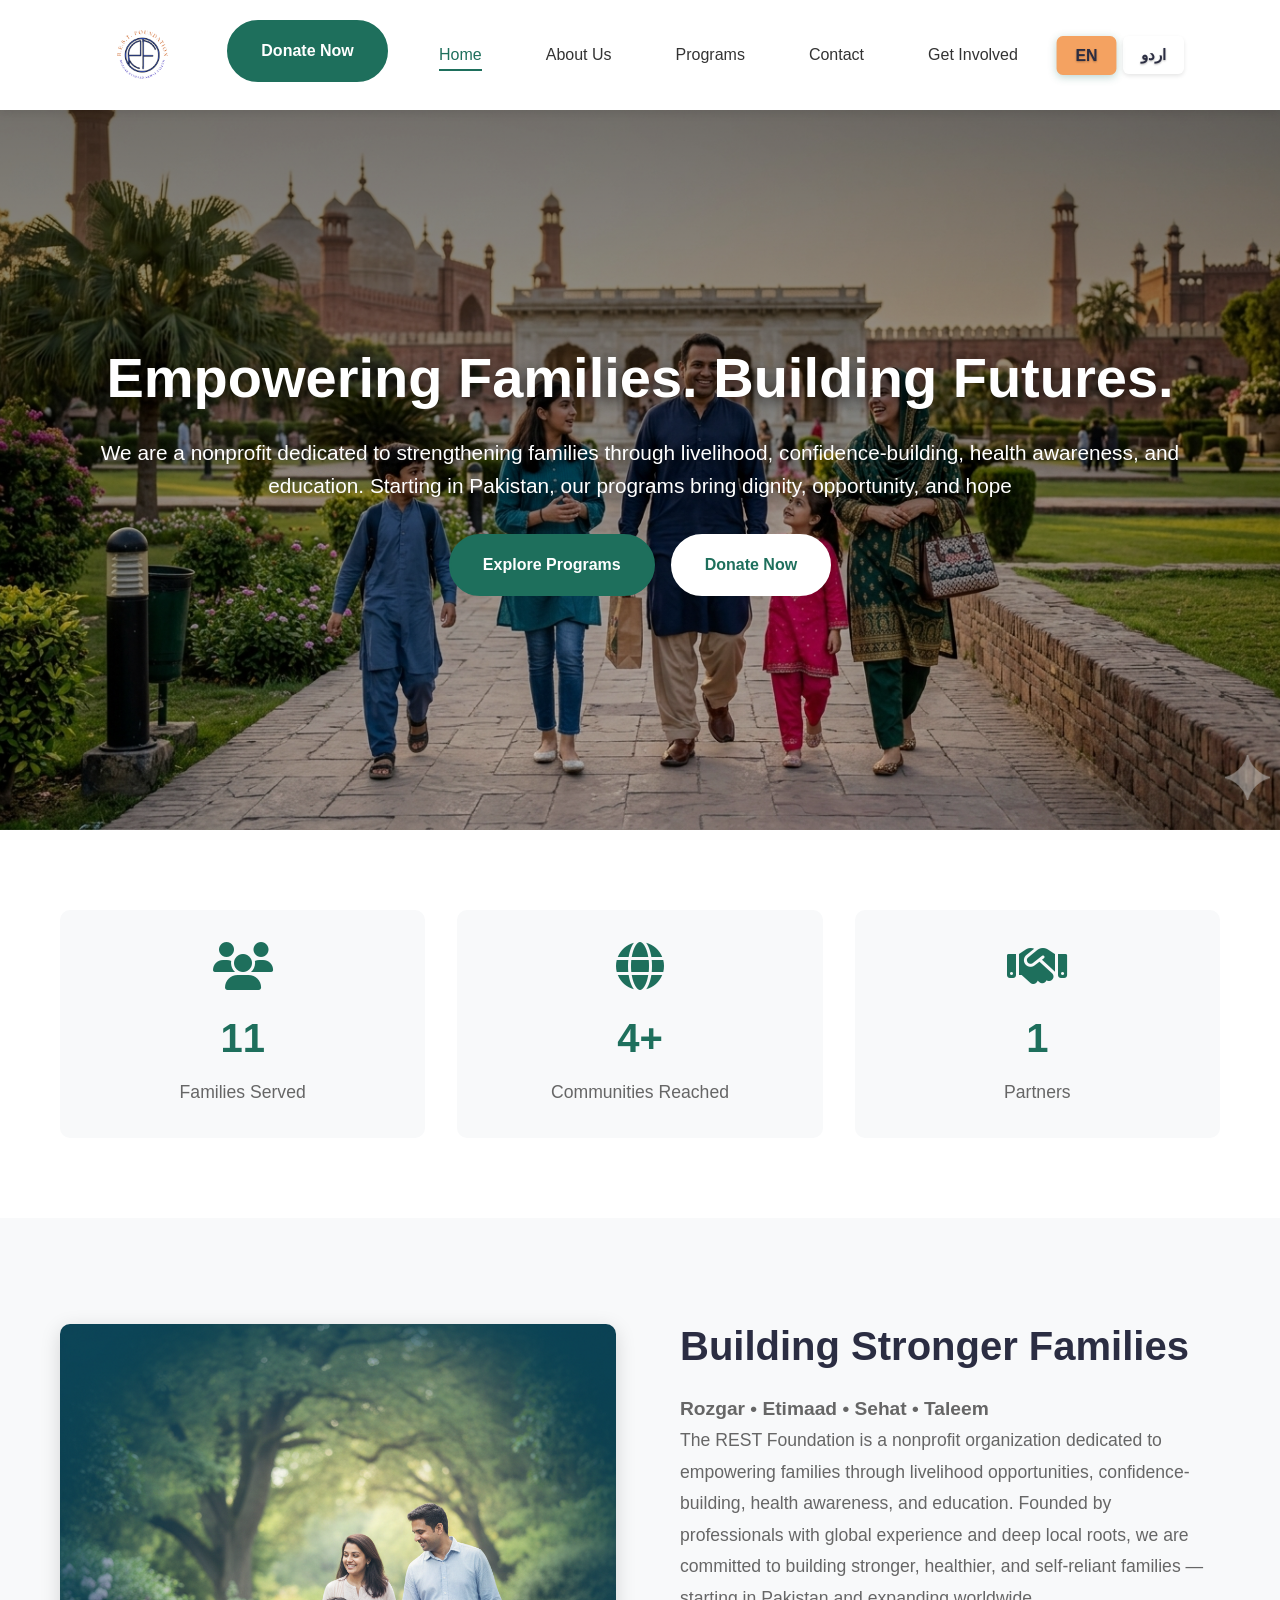
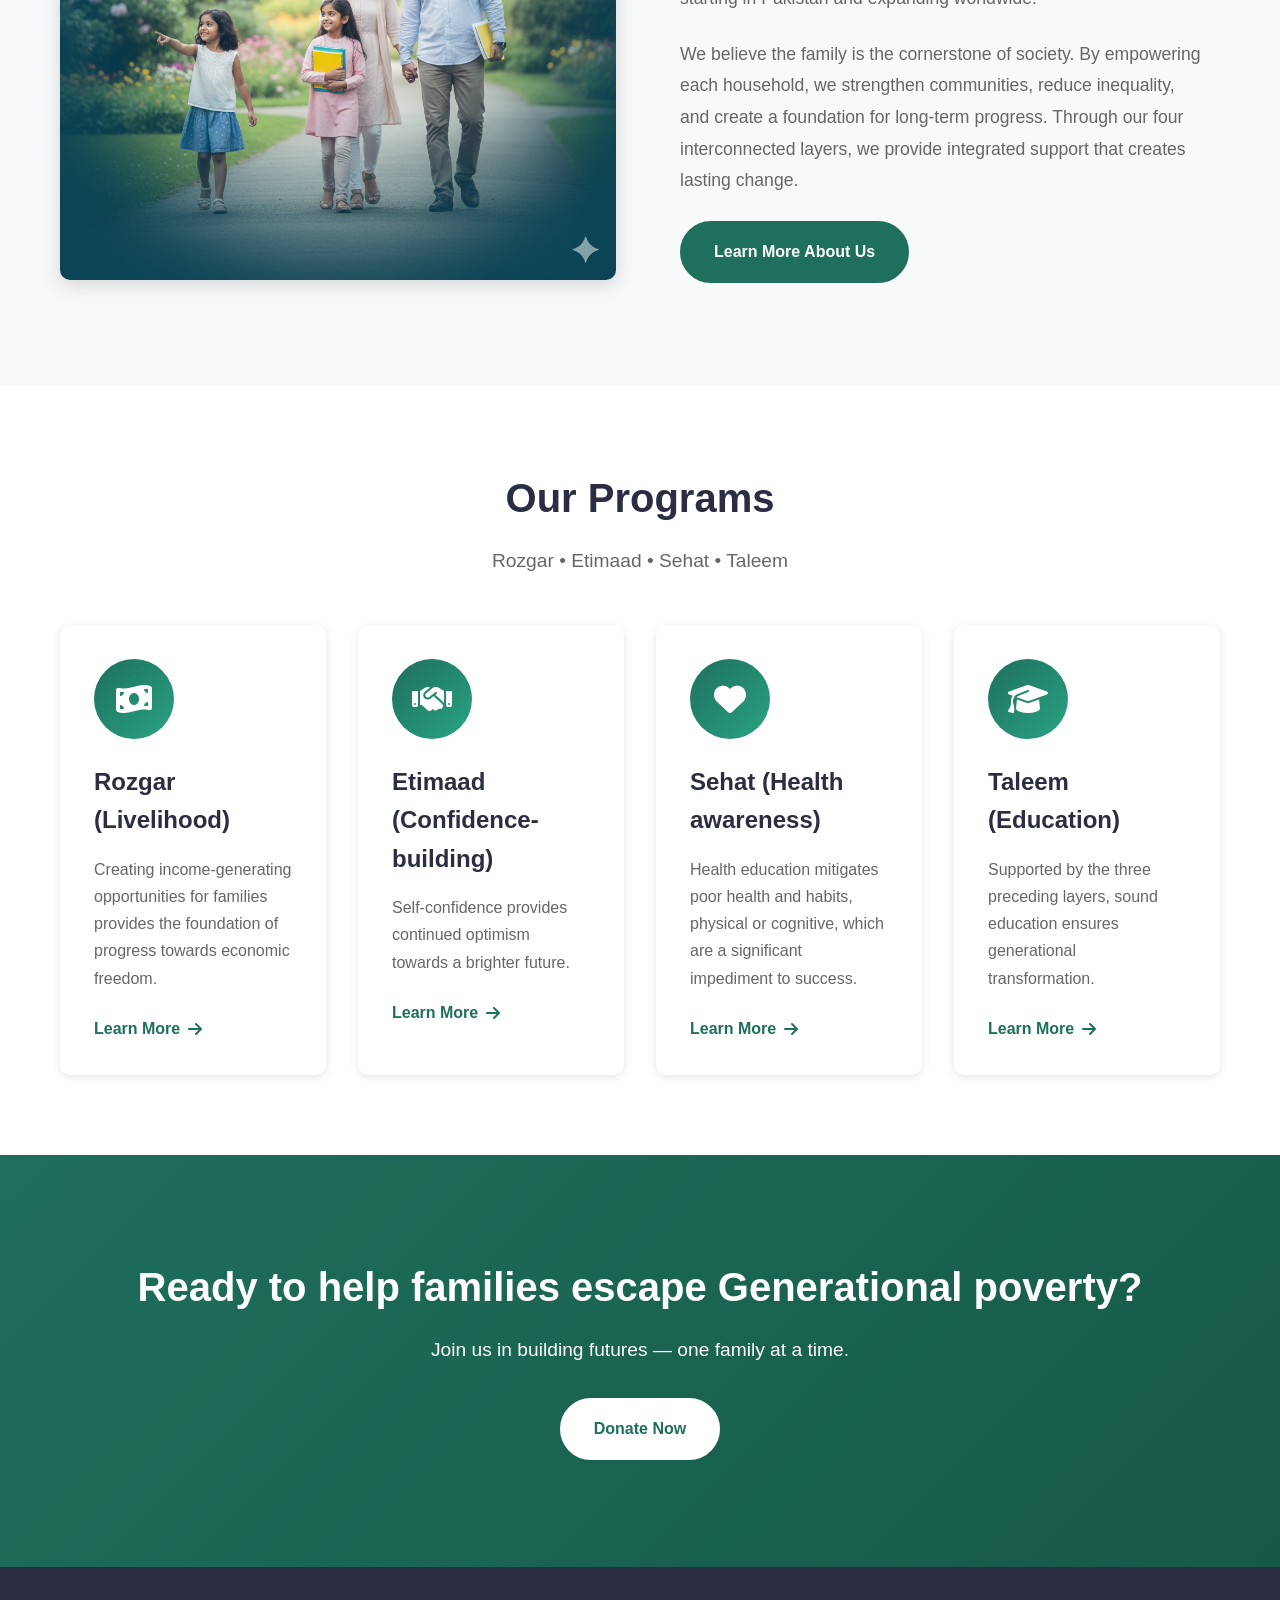
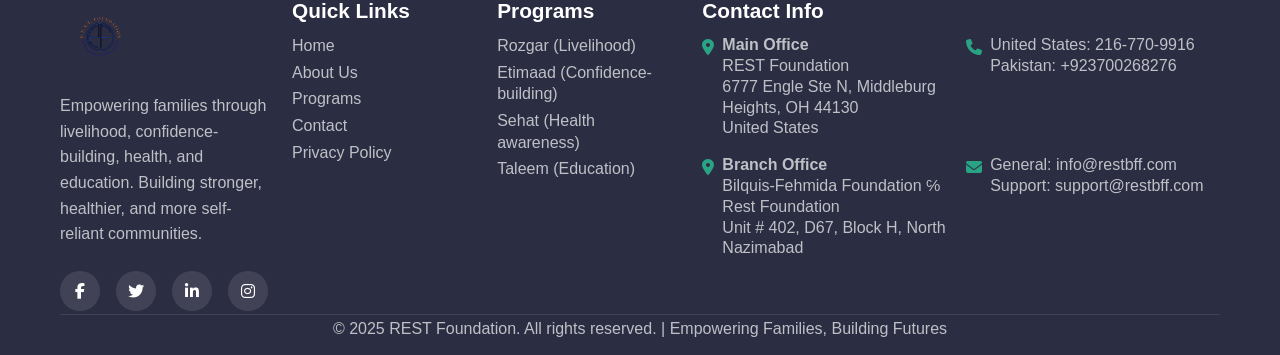
==== index.html @ a405b1e6 "Initial commit - RestBFF website" ====
<!DOCTYPE html>
<html lang="en">
<head>
    <meta charset="UTF-8">
    <meta name="viewport" content="width=device-width, initial-scale=1.0">
    <meta name="description" content="REST Foundation - Empowering Communities Through Microfinance. Providing financial services to underserved populations.">
    <meta name="keywords" content="microfinance, loans, financial inclusion, REST Foundation, community development">
    <title>REST Foundation - Empowering Through Microfinance</title>
    <link rel="stylesheet" href="css/style.css">
    <link rel="stylesheet" href="https://cdnjs.cloudflare.com/ajax/libs/font-awesome/6.4.0/css/all.min.css">
</head>
<body>
    
    <header class="header">
        <div class="container">
            <div class="header-content">
                <div class="logo-container">
                    <img src="images/logo.png" alt="REST Foundation Logo" class="logo">
                </div>
                <div><a href="https://www.zeffy.com/en-US/donation-form/ready-to-help-families-escape-generational-poverty" class="btn btn-primary" data-key="donate_btn">Donate Now</a></div>
                <nav class="main-nav">
                    <ul class="nav-menu">
                        <li><a href="index.html" class="active" data-key="nav_home">Home</a></li>
                        <li><a href="pages/about.html" data-key="nav_about">About Us</a></li>
                        <li><a href="pages/services.html" data-key="nav_services">Services</a></li>
                        <li><a href="pages/contact.html" data-key="nav_contact">Contact</a></li>
                        <li><a href="pages/get-involved.html" data-key="nav_get_involved">Get Involved</a></li>
                    </ul>
                    <div class="lang-switcher">
                        <button class="btn-lang" data-lang="en">EN</button>
                        <button class="btn-lang" data-lang="ur">اردو</button>
                    </div>
                    <div class="hamburger">
                        <span></span>
                        <span></span>
                        <span></span>
                    </div>
                </nav>
            </div>
        </div>
    </header>

    
    <section class="hero">
        <div class="hero-overlay"></div>
        <div class="container">
            <div class="hero-content">
                <h1 class="hero-title" data-key="hero_main_title">Empowering Dreams Through Financial Inclusion</h1>
                <p class="hero-subtitle" data-key="hero_main_desc">REST Foundation provides accessible microfinance solutions to underserved communities, helping entrepreneurs build sustainable businesses and create lasting change.</p>
                <div class="hero-buttons">
                    <a href="pages/services.html" class="btn btn-primary" data-key="hero_btn_explore">Explore Services</a>
                    <a href="https://www.zeffy.com/en-US/donation-form/ready-to-help-families-escape-generational-poverty" class="btn btn-light" data-key="donate_btn">Donate Now</a>
                  
                </div>
            </div>
        </div>
    </section>

    
    <section class="stats-section">
        <div class="container">
            <div class="stats-grid">
                <div class="stat-card">
                    <i class="fas fa-users"></i>
                    <h3 class="stat-number">28</h3>
                    <p class="stat-label" data-key="stat_clients">Families Served</p>
                </div>
                <div class="stat-card">
                    <i class="fas fa-globe"></i>
                    <h3 class="stat-number">10+</h3>
                    <p class="stat-label" data-key="stat_communities">Communities Reached</p>
                </div>
                <div class="stat-card">
                    <i class="fas fa-handshake"></i>
                    <h3 class="stat-number">4</h3>
                    <p class="stat-label" data-key="stat_repayment">Partners</p>
                </div>
            </div>
        </div>
    </section>

    
    <section class="about-preview">
        <div class="container">
            <div class="section-grid">
                <div class="section-image">
                    <img src="images/communityempowerment.jpg" alt="Community Empowerment">
                </div>
                <div class="section-content">
                    <h2 class="section-title" data-key="community_title">Community Empowerment</h2>
                    <h3 class="section-subtitle" data-key="community_subtitle">Building Financial Bridges to Success</h3>
                    <p class="section-text" data-key="community_para1">
                        Since our establishment, REST Foundation has been at the forefront of financial inclusion, 
                        providing microfinance services to those traditionally excluded from formal banking systems. 
                        Our mission is to empower individuals and communities through accessible financial solutions 
                        that foster entrepreneurship and sustainable development.
                    </p>
                    <p class="section-text" data-key="community_para2">
                        We believe that everyone deserves the opportunity to improve their economic situation. 
                        Through our carefully designed microfinance products, financial literacy programs, and 
                        ongoing support, we help our clients build sustainable businesses and create better 
                        futures for their families and communities.
                    </p>
                    <a href="pages/about.html" class="btn btn-primary" data-key="community_btn">Learn More About Us</a>
                </div>
            </div>
        </div>
    </section>

    
    <section class="services-preview">
        <div class="container">
            <div class="section-header">
                <h2 class="section-title centered" data-key="services_preview_title">Our Microfinance Services</h2>
                <p class="section-subtitle centered" data-key="services_preview_subtitle">Tailored financial solutions designed to meet the unique needs of our clients</p>
            </div>
            <div class="services-grid">
                <div class="service-card">
                    <div class="service-icon">
                        <i class="fas fa-money-bill-wave"></i>
                    </div>
                    <h3 data-key="service1_title">Rozgar (Livelihood)</h3>
                    <p data-key="service1_desc">Creating income-generating opportunities for families provides the foundation of progress towards economic freedom.</p>
                    <a href="pages/services.html" class="service-link"><span data-key="service_btn_learn">Learn More</span> <i class="fas fa-arrow-right"></i></a>
                </div>
                <div class="service-card">
                    <div class="service-icon">
                        <i class="fas fa-handshake"></i>
                    </div>
                    <h3 data-key="service3_title">Etimaad (Trust)</h3>
                    <p data-key="service3_desc">Self-confidence provides continued optimism towards a brighter future.</p>
                    <a href="pages/services.html" class="service-link"><span data-key="service_btn_learn">Learn More</span> <i class="fas fa-arrow-right"></i></a>
                </div>
                <div class="service-card">
                    <div class="service-icon">
                        <i class="fas fa-heart"></i>
                    </div>
                    <h3 data-key="service2_title">Sehat (Health)</h3>
                    <p data-key="service2_desc">Health education mitigates poor health and habits, physical or cognitive, which are a significant impediment to success.</p>
                    <a href="pages/services.html" class="service-link"><span data-key="service_btn_learn">Learn More</span> <i class="fas fa-arrow-right"></i></a>
                </div>
                <div class="service-card">
                    <div class="service-icon">
                        <i class="fas fa-graduation-cap"></i>
                    </div>
                    <h3 data-key="service4_title">Taleem (Education)</h3>
                    <p data-key="service4_desc">Supported by the three preceding layers, sound education ensures generational transformation.</p>
                    <a href="pages/services.html" class="service-link"><span data-key="service_btn_learn">Learn More</span> <i class="fas fa-arrow-right"></i></a>
                </div>
            </div>
        </div>
    </section>

    
    <section class="cta-section">
        <div class="container">
            <div class="cta-content">
                <h2 data-key="cta_final_title">Ready to Transform Your Future?</h2>
                <p data-key="cta_final_text">Join thousands of entrepreneurs who have built successful businesses with our support.</p>
                <a href="https://www.zeffy.com/en-US/donation-form/ready-to-help-families-escape-generational-poverty" class="btn btn-light" data-key="donate_btn">Donate Now</a>
             
            </div>
        </div>
    </section>

    
    <footer class="footer">
        <div class="container">
            <div class="footer-grid">
                <div class="footer-col">
                    <img src="images/logo.png" alt="REST Foundation" class="footer-logo">
                    <p class="footer-description" data-key="footer_description">
                        Empowering communities through accessible microfinance solutions and comprehensive support services.
                    </p>
                    <div class="social-links">
                        <a href="#" aria-label="Facebook"><i class="fab fa-facebook-f"></i></a>
                        <a href="#" aria-label="Twitter"><i class="fab fa-twitter"></i></a>
                        <a href="#" aria-label="LinkedIn"><i class="fab fa-linkedin-in"></i></a>
                        <a href="#" aria-label="Instagram"><i class="fab fa-instagram"></i></a>
                    </div>
                </div>
                <div class="footer-col">
                    <h3 data-key="footer_quick_links">Quick Links</h3>
                    <ul class="footer-links">
                        <li><a href="index.html" data-key="nav_home">Home</a></li>
                        <li><a href="pages/about.html" data-key="nav_about">About Us</a></li>
                        <li><a href="pages/services.html" data-key="nav_services">Services</a></li>
                        <li><a href="pages/contact.html" data-key="nav_contact">Contact</a></li>
                        <li><a href="pages/privacy.html" data-key="nav_privacy">Privacy Policy</a></li>
                    </ul>
                </div>
                <div class="footer-col">
                    <h3 data-key="footer_services">Services</h3>
                    <ul class="footer-links">
                        <li><a href="pages/services.html#group" data-key="service_microloans_title">Microloans</a></li>
                        <li><a href="pages/services.html#agriculture" data-key="service_group_title">Group Lending</a></li>
                        <li><a href="pages/services.html#housing" data-key="housing_detail_title">Savings Programs</a></li>
                        <li><a href="pages/services.html#education" data-key="service_education_title">Financial Education</a></li>
                        
                    </ul>
                </div>
                <div class="footer-col">
                    <h3 data-key="footer_contact_info">Contact Info</h3>

                    <div class="footer-contact-wrapper">
                        <div class="footer-contact-col">
                            <ul class="footer-contact">
                                <li>
                                    <i class="fas fa-map-marker-alt"></i>
                                    <span>
                                        <strong data-key="contact_main_office">Main Office</strong><br>
                                        <span data-key="contact_address">
                                            REST Foundation 6777 Engle Rd M, Middleburg Heights, OH 44130 United States
                                        </span>
                                    </span>
                                </li>

                                <li>
                                    <i class="fas fa-phone"></i>
                                    <span data-key="contact_phone_details">
                                        United States: 216-770-9916<br>
                                        Pakistan: +923700268276
                                    </span>
                                </li>
                            </ul>
                        </div>

                        <div class="footer-contact-col">
                            <ul class="footer-contact">
                                <li>
                                    <i class="fas fa-map-marker-alt"></i>
                                    <span>
                                        <strong data-key="contact_branch_office">Branch Office</strong><br>
                                        <span data-key="contact_branch_address">
                                            Bilquis-Fehmida Foundation ℅ Rest Foundation Unit # 402, D67, Block H, North Nazimabad
                                        </span>
                                    </span>
                                </li>

                                <li>
                                    <i class="fas fa-envelope"></i>
                                    <span data-key="contact_email_details">
                                        General: info@restfoundation.org<br>
                                        Support: support@restfoundation.org
                                    </span>
                                </li>
                            </ul>
                        </div>
                    </div>
                </div>
            </div>
            <div class="footer-bottom">
                <p data-key="footer_bottom">&copy; 2025 REST Foundation. All rights reserved. | Committed to Financial Inclusion</p>
            </div>
        </div>
    </footer>

    <script src="js/translations.js"></script>
    <script src="js/script.js"></script>
</body>
</html>
---- css/style.css ----
@import url(https://fonts.googleapis.com/css2?family=Noto+Nastaliq+Urdu:wght@400;500;600;700&display=swap);:root{--primary-color:#1e6f5c;--primary-dark:#165947;--primary-light:#29a383;--secondary-color:#e63946;--accent-color:#f4a261;--dark-color:#2b2d42;--light-color:#f8f9fa;--white:#ffffff;--text-dark:#333333;--text-light:#666666;--border-color:#e0e0e0;--shadow:0 2px 10px rgba(0,0,0,0.1);--shadow-lg:0 5px 20px rgba(0,0,0,0.15);--transition:all 0.3s ease;--max-width:1200px}*{margin:0;padding:0;box-sizing:border-box}html{scroll-behavior:smooth;font-size:16px}body{font-family:'Segoe UI',Tahoma,Geneva,Verdana,sans-serif;line-height:1.6;color:var(--text-dark);background-color:var(--white);overflow-x:hidden}img{max-width:100%;height:auto;display:block}a{text-decoration:none;color:inherit;transition:var(--transition)}ul{list-style:none}.container{max-width:var(--max-width);margin:0 auto;padding:0 20px}.header{background-color:var(--white);box-shadow:var(--shadow);position:sticky;top:0;z-index:1000;transition:var(--transition)}.header-content{display:flex;justify-content:space-between;align-items:center;height:110px;padding:0 2rem}.logo-container{flex-shrink:0}.logo{max-height:100px;width:auto;display:block}.main-nav{display:flex;align-items:center}.nav-menu{display:flex;gap:2rem;align-items:center}.nav-menu a{color:var(--text-dark);font-weight:500;padding:.5rem 1rem;border-radius:4px;position:relative}.nav-menu a.active,.nav-menu a:hover{color:var(--primary-color)}.nav-menu a.active::after{content:'';position:absolute;bottom:0;left:1rem;right:1rem;height:2px;background-color:var(--primary-color)}.hamburger{display:none;flex-direction:column;gap:4px;cursor:pointer;padding:10px}.hamburger span{width:25px;height:3px;background-color:var(--text-dark);transition:var(--transition)}.hamburger.active span:first-child{transform:rotate(45deg) translate(5px,5px)}.hamburger.active span:nth-child(2){opacity:0}.hamburger.active span:nth-child(3){transform:rotate(-45deg) translate(7px,-6px)}.hero{background-image:url('/images/hero1.jpg');background-size:cover;background-position:center;background-repeat:no-repeat;min-height:80vh;display:flex;align-items:center;justify-content:center;color:#fff;padding:0}.hero::before{content:"";position:absolute;inset:0;background:linear-gradient(to bottom,rgba(0,0,0,.55),rgba(0,0,0,.15));z-index:1}.hero{position:relative}.hero-content{position:relative;z-index:2;text-align:center}.hero h1,.hero p{text-shadow:0 4px 15px rgba(0,0,0,.7)}.hero-title{font-size:3.5rem;font-weight:700;margin-bottom:1.5rem;line-height:1.2;animation:fadeInUp 1s ease}.hero-subtitle{font-size:1.3rem;margin-bottom:2rem;line-height:1.6;animation:fadeInUp 1s ease .2s backwards}.hero-buttons{display:flex;gap:1rem;justify-content:center;flex-wrap:wrap;animation:fadeInUp 1s ease .4s backwards}.btn{display:inline-block;padding:1rem 2rem;border-radius:50px;font-weight:600;text-align:center;cursor:pointer;border:2px solid transparent;transition:var(--transition);font-size:1rem}.btn-primary{background-color:var(--primary-color);color:var(--white);border-color:var(--primary-color)}.btn-primary:hover{background-color:var(--primary-dark);border-color:var(--primary-dark);transform:translateY(-2px);box-shadow:var(--shadow-lg)}.btn-secondary{background-color:transparent;color:var(--white);border-color:var(--white)}.btn-secondary:hover{background-color:var(--white);color:var(--primary-color)}.btn-light{background-color:var(--white);color:var(--primary-color);border-color:var(--white)}.btn-light:hover{background-color:transparent;color:var(--white);border-color:var(--white)}.btn-full{width:100%}.stats-section{background-color:var(--white);padding:80px 0}.stats-grid{display:grid;grid-template-columns:repeat(auto-fit,minmax(250px,1fr));gap:2rem}.stat-card{text-align:center;padding:2rem;background-color:var(--light-color);border-radius:10px;transition:var(--transition)}.stat-card:hover{transform:translateY(-5px);box-shadow:var(--shadow-lg)}.stat-card i{font-size:3rem;color:var(--primary-color);margin-bottom:1rem}.stat-number{font-size:2.5rem;font-weight:700;color:var(--primary-color);margin-bottom:.5rem}.stat-label{font-size:1.1rem;color:var(--text-light)}section{padding:80px 0}.section-header{text-align:center;margin-bottom:3rem}.section-title{font-size:2.5rem;color:var(--dark-color);margin-bottom:1rem;font-weight:700}.section-title.centered{text-align:center}.section-subtitle{font-size:1.2rem;color:var(--text-light);max-width:600px}.section-subtitle.centered{margin:0 auto;text-align:center}.section-text{font-size:1.1rem;line-height:1.8;color:var(--text-light);margin-bottom:1.5rem}.section-grid{display:grid;grid-template-columns:repeat(auto-fit,minmax(300px,1fr));gap:3rem;align-items:center}.section-grid.reverse{direction:rtl}.section-grid.reverse>*{direction:ltr}.section-image{border-radius:10px;overflow:hidden;box-shadow:var(--shadow-lg)}.section-image img{width:100%;height:100%;object-fit:cover;transition:var(--transition)}.section-image:hover img{transform:scale(1.05)}.section-content{padding:1rem}.about-preview{background-color:var(--light-color)}.services-preview{background-color:var(--white)}.services-grid{display:grid;grid-template-columns:repeat(auto-fit,minmax(260px,1fr));gap:2rem}.service-card{background-color:var(--white);padding:2rem;border-radius:10px;box-shadow:var(--shadow);transition:var(--transition);border:2px solid transparent}.service-card:hover{transform:translateY(-10px);box-shadow:var(--shadow-lg);border-color:var(--primary-color)}.service-icon{width:80px;height:80px;background:linear-gradient(135deg,var(--primary-color),var(--primary-light));border-radius:50%;display:flex;align-items:center;justify-content:center;margin-bottom:1.5rem}.service-icon i{font-size:2rem;color:var(--white)}.service-card h3{font-size:1.5rem;color:var(--dark-color);margin-bottom:1rem}.service-card p{color:var(--text-light);margin-bottom:1.5rem;line-height:1.7}.service-link{color:var(--primary-color);font-weight:600;display:inline-flex;align-items:center;gap:.5rem}.service-link:hover{color:var(--primary-dark);gap:.75rem}.testimonials{background-color:var(--light-color)}.testimonials-grid{display:grid;grid-template-columns:repeat(auto-fit,minmax(300px,1fr));gap:2rem}.testimonial-card{background-color:var(--white);padding:2rem;border-radius:10px;box-shadow:var(--shadow);text-align:center}.testimonial-image{width:100px;height:100px;border-radius:50%;overflow:hidden;margin:0 auto 1.5rem;border:4px solid var(--primary-color)}.testimonial-image img{width:100%;height:100%;object-fit:cover}.testimonial-text{font-style:italic;color:var(--text-light);margin-bottom:1.5rem;line-height:1.7;font-size:1.05rem}.testimonial-name{font-size:1.2rem;color:var(--dark-color);margin-bottom:.25rem}.testimonial-role{color:var(--primary-color);font-weight:500}.cta-section{background:linear-gradient(135deg,var(--primary-color),var(--primary-dark));color:var(--white);text-align:center;padding:100px 0}.cta-content h2{font-size:2.5rem;margin-bottom:1rem}.cta-content p{font-size:1.2rem;margin-bottom:2rem}.page-header{background:linear-gradient(135deg,var(--primary-color),var(--primary-dark));color:var(--white);text-align:center;padding:80px 0}.page-header h1{font-size:3rem;margin-bottom:1rem}.page-header p{font-size:1.2rem}.mission-vision{background-color:var(--white)}.mission-card{background-color:var(--light-color);padding:3rem;border-radius:10px;text-align:center}.icon-large{width:100px;height:100px;background:linear-gradient(135deg,var(--primary-color),var(--primary-light));border-radius:50%;display:flex;align-items:center;justify-content:center;margin:0 auto 1.5rem}.icon-large i{font-size:2.5rem;color:var(--white)}.mission-card h2{font-size:2rem;color:var(--dark-color);margin-bottom:1rem}.mission-card p{font-size:1.1rem;color:var(--text-light);line-height:1.8}.our-story{background-color:var(--light-color)}.core-values{background-color:var(--white);padding:4rem 0}.values-grid{display:flex;flex-wrap:wrap;gap:2rem;justify-content:center}.value-card{background-color:var(--light-color);padding:2rem;border-radius:10px;text-align:center;transition:var(--transition);flex:1 1 300px;max-width:340px}.value-card:hover{transform:translateY(-5px);box-shadow:var(--shadow-lg);background-color:var(--white)}.value-icon{width:70px;height:70px;background:linear-gradient(135deg,var(--primary-color),var(--primary-light));border-radius:50%;display:flex;align-items:center;justify-content:center;margin:0 auto 1rem}.value-icon i{font-size:1.8rem;color:var(--white)}.value-card h3{font-size:1.3rem;color:var(--dark-color);margin-bottom:.75rem}.value-card p{color:var(--text-light);line-height:1.6}.team-section{background-color:var(--light-color)}.team-grid{display:grid;grid-template-columns:repeat(auto-fit,minmax(250px,1fr));gap:2rem}.team-member{background-color:var(--white);border-radius:10px;overflow:hidden;box-shadow:var(--shadow);transition:var(--transition);text-align:center}.team-member:hover{transform:translateY(-10px);box-shadow:var(--shadow-lg)}.member-image{width:100%;height:300px;overflow:hidden}.member-image img{width:100%;height:100%;object-fit:cover;transition:var(--transition)}.team-member:hover .member-image img{transform:scale(1.1)}.team-member h3{font-size:1.3rem;color:var(--dark-color);margin:1.5rem 1rem .5rem}.member-title{color:var(--primary-color);font-weight:600;margin-bottom:1rem}.member-bio{color:var(--text-light);padding:0 1rem 1.5rem;line-height:1.6}.impact-section{background-color:var(--white)}.impact-grid{display:grid;grid-template-columns:repeat(auto-fit,minmax(250px,1fr));gap:2rem}.impact-card{background:linear-gradient(135deg,var(--primary-color),var(--primary-light));color:var(--white);padding:2rem;border-radius:10px;text-align:center}.impact-card h3{font-size:1.5rem;margin-bottom:1rem}.impact-card p{line-height:1.7}.service-details{padding:60px 0}.service-details.alt-bg{background-color:var(--light-color)}.features-list{margin:2rem 0}.feature-item{display:flex;align-items:center;gap:1rem;margin-bottom:1rem;font-size:1.05rem}.feature-item i{color:var(--primary-color);font-size:1.2rem;flex-shrink:0}.application-process{background-color:var(--light-color)}.process-steps{display:grid;grid-template-columns:repeat(auto-fit,minmax(250px,1fr));gap:2rem}.step{text-align:center;padding:2rem}.step-number{width:60px;height:60px;background:linear-gradient(135deg,var(--primary-color),var(--primary-light));color:var(--white);border-radius:50%;display:flex;align-items:center;justify-content:center;font-size:1.8rem;font-weight:700;margin:0 auto 1rem}.step h3{font-size:1.3rem;color:var(--dark-color);margin-bottom:.75rem}.step p{color:var(--text-light);line-height:1.6}.contact-section{background-color:var(--white)}.contact-grid{display:grid;grid-template-columns:repeat(auto-fit,minmax(300px,1fr));gap:3rem}.contact-info h2{font-size:2rem;color:var(--dark-color);margin-bottom:1rem}.contact-info>p{font-size:1.1rem;color:var(--text-light);line-height:1.7;margin-bottom:2rem}.contact-details{margin:2rem 0}.contact-item{display:flex;gap:1.5rem;margin-bottom:2rem}.contact-icon{width:50px;height:50px;background:linear-gradient(135deg,var(--primary-color),var(--primary-light));border-radius:50%;display:flex;align-items:center;justify-content:center;flex-shrink:0}.contact-icon i{color:var(--white);font-size:1.2rem}.contact-text h4{font-size:1.1rem;color:var(--dark-color);margin-bottom:.5rem}.contact-text p{color:var(--text-light);line-height:1.6}.social-section{margin-top:1rem}.social-section h4{font-size:1.2rem;color:var(--dark-color);margin-bottom:1rem}.social-links-large{display:flex;gap:1rem}.social-links-large a{width:50px;height:50px;background-color:var(--primary-color);color:var(--white);border-radius:50%;display:flex;align-items:center;justify-content:center;font-size:1.2rem;transition:var(--transition)}.social-links-large a:hover{background-color:var(--primary-dark);transform:translateY(-3px)}.contact-form-container h2{font-size:2rem;color:var(--dark-color);margin-bottom:1.5rem}.contact-form{background-color:var(--light-color);padding:2rem;border-radius:10px}.form-group{margin-bottom:1.5rem}.form-row{display:grid;grid-template-columns:1fr 1fr;gap:1rem}.form-group label{display:block;margin-bottom:.5rem;color:var(--dark-color);font-weight:500}.form-group input,.form-group select,.form-group textarea{width:100%;padding:.75rem 1rem;border:2px solid var(--border-color);border-radius:5px;font-size:1rem;font-family:inherit;transition:var(--transition)}.form-group input:focus,.form-group select:focus,.form-group textarea:focus{outline:0;border-color:var(--primary-color)}.checkbox-group{display:flex;align-items:flex-start;gap:.75rem}.checkbox-group input[type=checkbox]{width:auto;margin-top:.25rem}.checkbox-group label{margin-bottom:0;font-weight:400}.form-message{margin-top:1rem;padding:1rem;border-radius:5px;display:none}.form-message.success{background-color:#d4edda;color:#155724;border:1px solid #c3e6cb;display:block}.form-message.error{background-color:#f8d7da;color:#721c24;border:1px solid #f5c6cb;display:block}.branches-section{background-color:var(--light-color)}.branches-grid{display:grid;grid-template-columns:repeat(auto-fit,minmax(250px,1fr));gap:2rem}.branch-card{background-color:var(--white);padding:2rem;border-radius:10px;box-shadow:var(--shadow)}.branch-card h3{font-size:1.3rem;color:var(--dark-color);margin-bottom:1rem}.branch-card p{color:var(--text-light);margin-bottom:.75rem;display:flex;align-items:flex-start;gap:.75rem}.branch-card i{color:var(--primary-color);margin-top:.25rem;flex-shrink:0}.map-section{padding:0}.map-container{width:100%;height:450px;border-radius:10px;overflow:hidden;box-shadow:var(--shadow)}.privacy-content{background-color:var(--white)}.content-wrapper{max-width:900px;margin:0 auto}.privacy-intro{background-color:var(--light-color);padding:2rem;border-radius:10px;margin-bottom:3rem;border-left:4px solid var(--primary-color)}.privacy-intro p{font-size:1.1rem;line-height:1.8;color:var(--text-light)}.privacy-section{margin-bottom:3rem}.privacy-section h2{font-size:1.8rem;color:var(--dark-color);margin-bottom:1.5rem;padding-bottom:.5rem;border-bottom:2px solid var(--primary-color)}.privacy-section h3{font-size:1.3rem;color:var(--dark-color);margin:1.5rem 0 1rem}.privacy-section p{font-size:1.05rem;line-height:1.8;color:var(--text-light);margin-bottom:1rem}.privacy-section ul{list-style:disc;margin-left:2rem;margin-bottom:1rem}.privacy-section li{font-size:1.05rem;line-height:1.8;color:var(--text-light);margin-bottom:.5rem}.contact-info-box{background-color:var(--light-color);padding:2rem;border-radius:10px;margin-top:1rem}.contact-info-box p{margin-bottom:.5rem}.privacy-footer{background-color:var(--light-color);padding:2rem;border-radius:10px;text-align:center;margin-top:3rem}.footer{background-color:var(--dark-color);color:var(--white);padding:40px 0 20px}.footer-grid{display:grid;grid-template-columns:0.7fr 0.7fr 0.7fr 2fr;gap:1.5rem;margin-bottom:0}.footer-logo{max-height:80px;width:auto;margin-bottom:1rem}.footer-description{color:rgba(255,255,255,.7);line-height:1.6;margin-bottom:1.5rem}.footer h3{font-size:1.3rem;margin-bottom:1.5rem;color:var(--white)}.footer-links li{margin-bottom:.75rem}.footer-links a{color:rgba(255,255,255,.7);transition:var(--transition)}.footer-links a:hover{color:var(--primary-light);padding-left:5px}.footer-contact li{display:flex;align-items:flex-start;gap:1rem;margin-bottom:0;color:rgba(255,255,255,.7)}.footer-contact i{color:var(--primary-light);margin-top:.25rem;flex-shrink:0}.footer-contact-wrapper{display:grid;grid-template-columns:1fr 1fr;grid-template-rows:auto auto auto;gap:1.5rem}.footer-contact-col .footer-contact{padding:0}.footer-contact-col{display:contents}.footer-contact{display:contents}.social-links{display:flex;gap:1rem}.social-links a{width:40px;height:40px;background-color:rgba(255,255,255,.1);color:var(--white);border-radius:50%;display:flex;align-items:center;justify-content:center;transition:var(--transition)}.social-links a:hover{background-color:var(--primary-color);transform:translateY(-3px)}.footer-bottom{text-align:center;padding-top:1rem;border-top:.5px solid rgba(255,255,255,.1);color:rgba(255,255,255,.7)}@keyframes fadeInUp{from{opacity:0;transform:translateY(30px)}to{opacity:1;transform:translateY(0)}}@media (max-width:968px){.nav-menu{position:fixed;left:-100%;top:80px;flex-direction:column;background-color:var(--white);width:100%;text-align:center;transition:.3s;box-shadow:var(--shadow-lg);padding:2rem 0;gap:0}.nav-menu.active{left:0}.nav-menu li{margin:.5rem 0}.hamburger{display:flex}.hero-title{font-size:2.5rem}.hero-subtitle{font-size:1.1rem}.section-title{font-size:2rem}.page-header h1{font-size:2.5rem}.form-row{grid-template-columns:1fr}}@media (max-width:768px){:root{font-size:14px}.hero{min-height:500px;padding:60px 0}.hero-title{font-size:2rem}.hero-buttons{flex-direction:column}.btn{width:100%}.section-grid{grid-template-columns:1fr;gap:2rem}.section-grid.reverse{direction:ltr}.impact-grid,.services-grid,.team-grid,.values-grid{grid-template-columns:1fr}.stats-grid{grid-template-columns:repeat(2,1fr)}.footer-grid{grid-template-columns:1fr;gap:2rem}.footer-contact-wrapper{grid-template-columns:1fr}.logo{height:50px}}@media (max-width:480px){.container{padding:0 15px}.hero-title{font-size:1.75rem}.hero-subtitle{font-size:1rem}.section-title{font-size:1.75rem}.stats-grid{grid-template-columns:1fr}.stat-number{font-size:2rem}.page-header h1{font-size:2rem}}@media print{.btn,.footer,.header,.social-links{display:none}body{font-size:12pt;line-height:1.5}}.lang-switcher{display:flex;gap:8px;align-items:center;margin-left:20px;background:rgba(255,255,255,.1);padding:4px;border-radius:8px;backdrop-filter:blur(10px)}.btn-lang{background:rgba(255,255,255,.2);color:var(--dark-color);border:2px solid rgba(255,255,255,.4);padding:8px 16px;cursor:pointer;border-radius:6px;font-weight:700;transition:all .3s ease;font-size:.95rem;min-width:50px;text-shadow:0 1px 2px rgba(0,0,0,.3);box-shadow:0 2px 4px rgba(0,0,0,.1)}.btn-lang:hover{background:rgba(255,255,255,.3);border-color:rgba(255,255,255,.6);transform:translateY(-2px);box-shadow:0 4px 8px rgba(0,0,0,.2)}.btn-lang.active{background:var(--accent-color);color:var(--dark-color);border-color:var(--accent-color);box-shadow:0 4px 12px rgba(244,162,97,.6);transform:scale(1.05);font-weight:800}[dir=rtl]{text-align:right;direction:rtl}[dir=rtl] body{font-family:'Noto Nastaliq Urdu',serif;line-height:2.4}[dir=rtl] .container{direction:rtl}[dir=rtl] .header-content{flex-direction:row-reverse}[dir=rtl] .main-nav{flex-direction:row-reverse}[dir=rtl] .nav-menu{flex-direction:row-reverse}[dir=rtl] .lang-switcher{margin-left:0;margin-right:20px}[dir=rtl] .hero-content{text-align:right}[dir=rtl] .hero-buttons{flex-direction:row-reverse}[dir=rtl] .btn-primary{margin-right:0;margin-left:15px}[dir=rtl] .section-grid{direction:rtl}[dir=rtl] .services-grid,[dir=rtl] .stats-grid,[dir=rtl] .testimonials-grid{direction:rtl}[dir=rtl] .service-card,[dir=rtl] .stat-card,[dir=rtl] .testimonial-card{text-align:right}[dir=rtl] .footer-grid{direction:rtl}[dir=rtl] .footer-col{text-align:right}[dir=rtl] .social-links{justify-content:flex-end}[dir=rtl] .service-link i{margin-right:5px;margin-left:0}@media (max-width:768px){[dir=rtl] .hamburger{left:20px;right:auto}[dir=rtl] .nav-menu.active{right:auto;left:0}}[dir=rtl] h1,[dir=rtl] h2,[dir=rtl] h3,[dir=rtl] h4,[dir=rtl] h5,[dir=rtl] h6{font-family:'Noto Nastaliq Urdu',serif;line-height:2.2;font-weight:600}[dir=rtl] a,[dir=rtl] li,[dir=rtl] p{font-family:'Noto Nastaliq Urdu',serif;line-height:2.4}[dir=rtl] .hero-title{font-size:2.5rem;line-height:2}[dir=rtl] .hero-subtitle{line-height:2.4}[dir=rtl] .btn{font-family:'Noto Nastaliq Urdu',serif;padding:14px 32px}.hero{transition:background-image 1s ease-in-out}.fade-in-element{opacity:0;transform:translateY(30px);transition:opacity .6s ease-out,transform .6s ease-out}.fade-in-visible{opacity:1;transform:translateY(0)}@keyframes ripple-effect{to{transform:scale(4);opacity:0}}.btn-loading{position:relative;color:transparent!important}.btn-loading::after{content:'';position:absolute;width:20px;height:20px;top:50%;left:50%;margin-left:-10px;margin-top:-10px;border:3px solid rgba(255,255,255,.3);border-radius:50%;border-top-color:#fff;animation:button-spinner .8s linear infinite}@keyframes button-spinner{to{transform:rotate(360deg)}}.involvement-card,.pillar-card,.service-card,.stat-card,.value-card{transition:all .3s ease}.involvement-card:hover,.pillar-card:hover,.service-card:hover,.value-card:hover{transform:translateY(-8px);box-shadow:0 10px 30px rgba(0,0,0,.15)}.stat-card:hover{transform:scale(1.05)}.btn-lang.active{font-weight:700;box-shadow:0 2px 8px rgba(30,111,92,.3)}input:focus,select:focus,textarea:focus{outline:0;border-color:var(--primary-color);box-shadow:0 0 0 3px rgba(30,111,92,.1);transition:all .3s ease}*{transition-property:margin,padding,text-align;transition-duration:.3s;transition-timing-function:ease}:not(.fade-in-element):not(.hero){transition-property:margin,padding,text-align,border-color,box-shadow,transform!important}.btn{position:relative;overflow:hidden;transition:all .3s ease}.btn:active{transform:scale(.98)}.testimonial-card{transition:all .3s ease}.testimonial-card:hover{transform:translateY(-5px);box-shadow:0 8px 25px rgba(0,0,0,.12)}.testimonial-card:hover .testimonial-image img{transform:scale(1.1)}.testimonial-image{overflow:hidden}.testimonial-image img{transition:transform .3s ease}.service-link{position:relative;transition:all .3s ease}.service-link::after{content:'';position:absolute;bottom:-2px;left:0;width:0;height:2px;background:var(--primary-color);transition:width .3s ease}.service-link:hover::after{width:100%}.team-member{transition:all .3s ease}.team-member:hover{transform:translateY(-10px);box-shadow:0 12px 35px rgba(0,0,0,.15)}.team-member:hover .member-image img{transform:scale(1.08)}.btn-lang:focus-visible,.btn:focus-visible,a:focus-visible{outline:3px solid var(--primary-color);outline-offset:2px}img[src*=unsplash]{background:linear-gradient(90deg,#f0f0f0 25%,#e0e0e0 50%,#f0f0f0 75%);background-size:200% 100%;animation:skeleton-loading 1.5s infinite}@keyframes skeleton-loading{0%{background-position:200% 0}100%{background-position:-200% 0}}img[src*=unsplash][style*="opacity: 1"]{animation:none;background:0 0}@media (max-width:768px){.nav-menu{transition:transform .3s cubic-bezier(.4, 0, .2, 1)}.nav-menu.active{transform:translateX(0)}}@media print{.back-to-top,.cta-section,.footer,.hamburger,.header,.lang-switcher{display:none}}.footer{padding:30px 0 15px;line-height:1.35}.footer-content{display:grid;grid-template-columns:1.1fr 0.8fr 0.8fr 1.3fr;gap:1rem}.footer h3{margin-bottom:10px}.footer-links li,.footer-programs li{margin-bottom:5px}.footer-contact li{margin-bottom:6px;display:flex;gap:8px}.footer-contact span{line-height:1.3}.footer-about p{margin:10px 0}.social-links{margin-top:10px}.footer-bottom{margin-top:.2rem;padding-top:.2rem}.footer-contact-wrapper{display:grid;grid-template-columns:1fr 1fr;gap:10px}
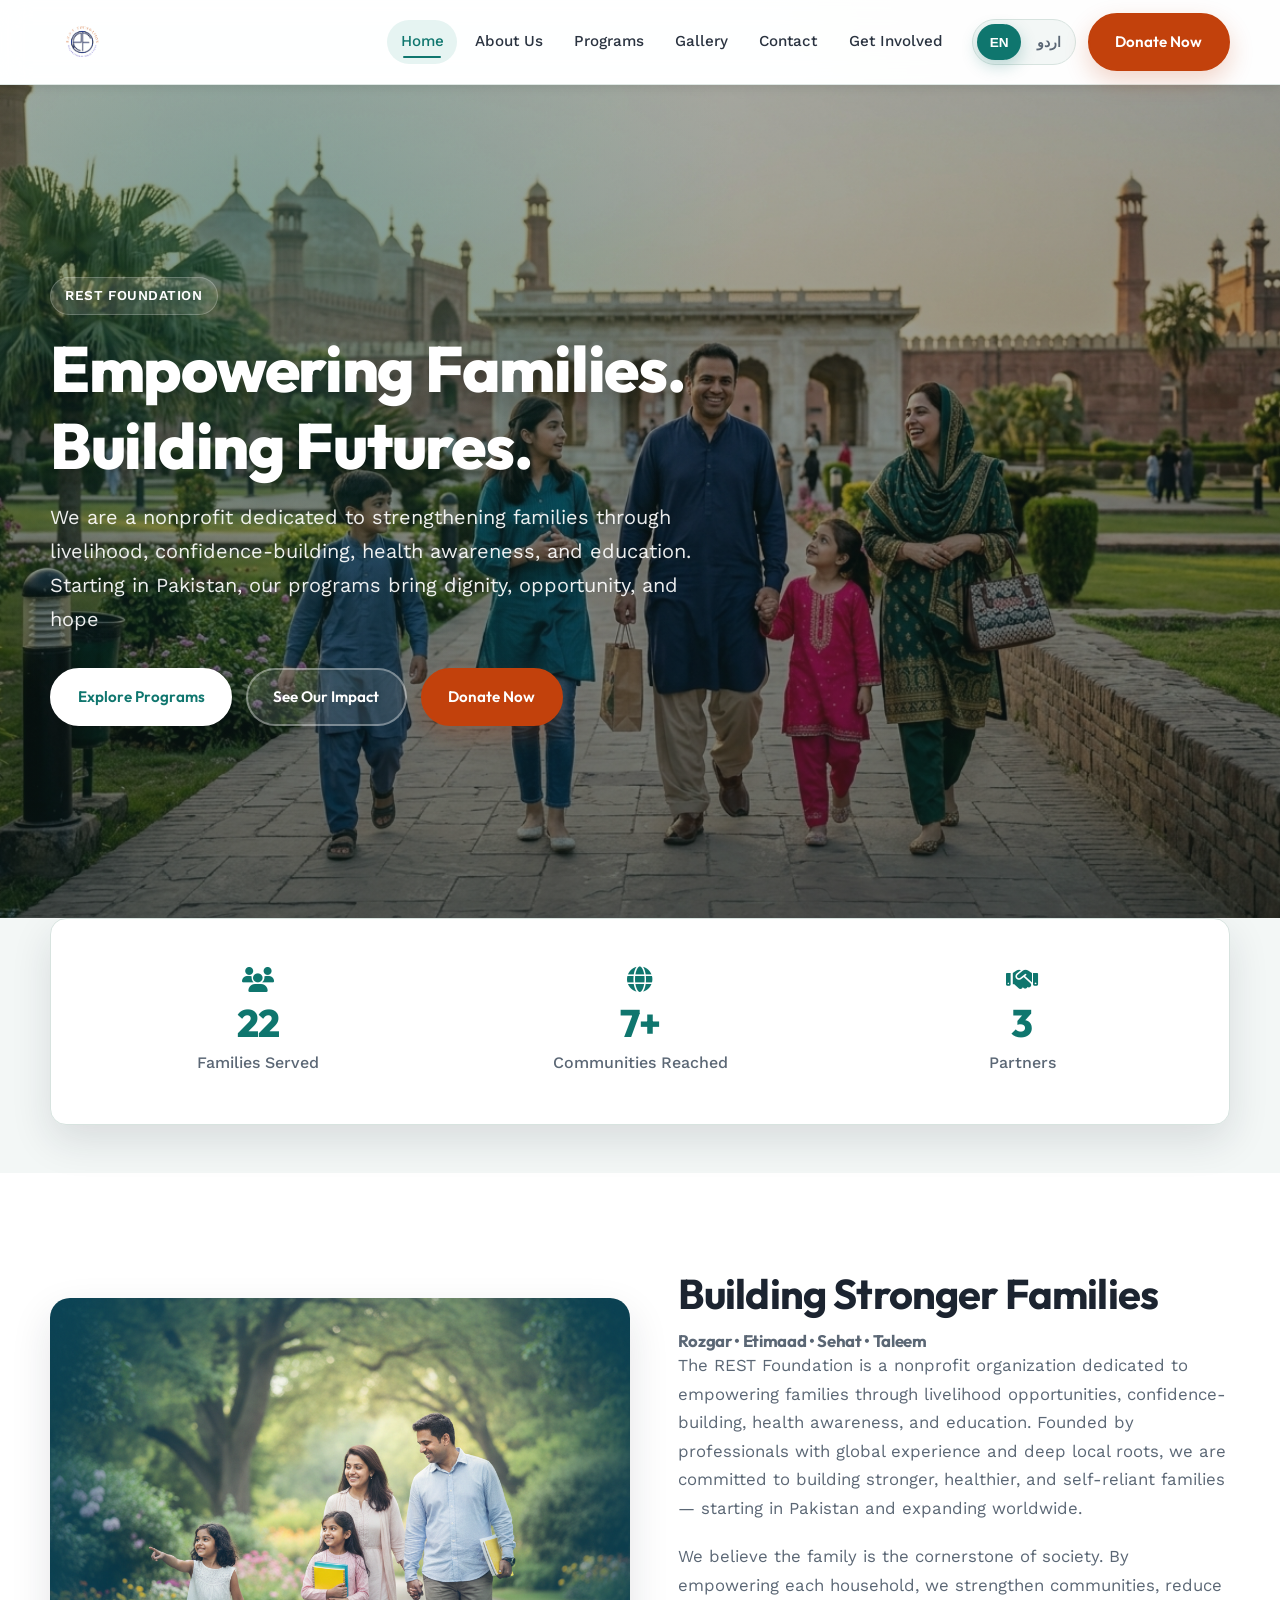
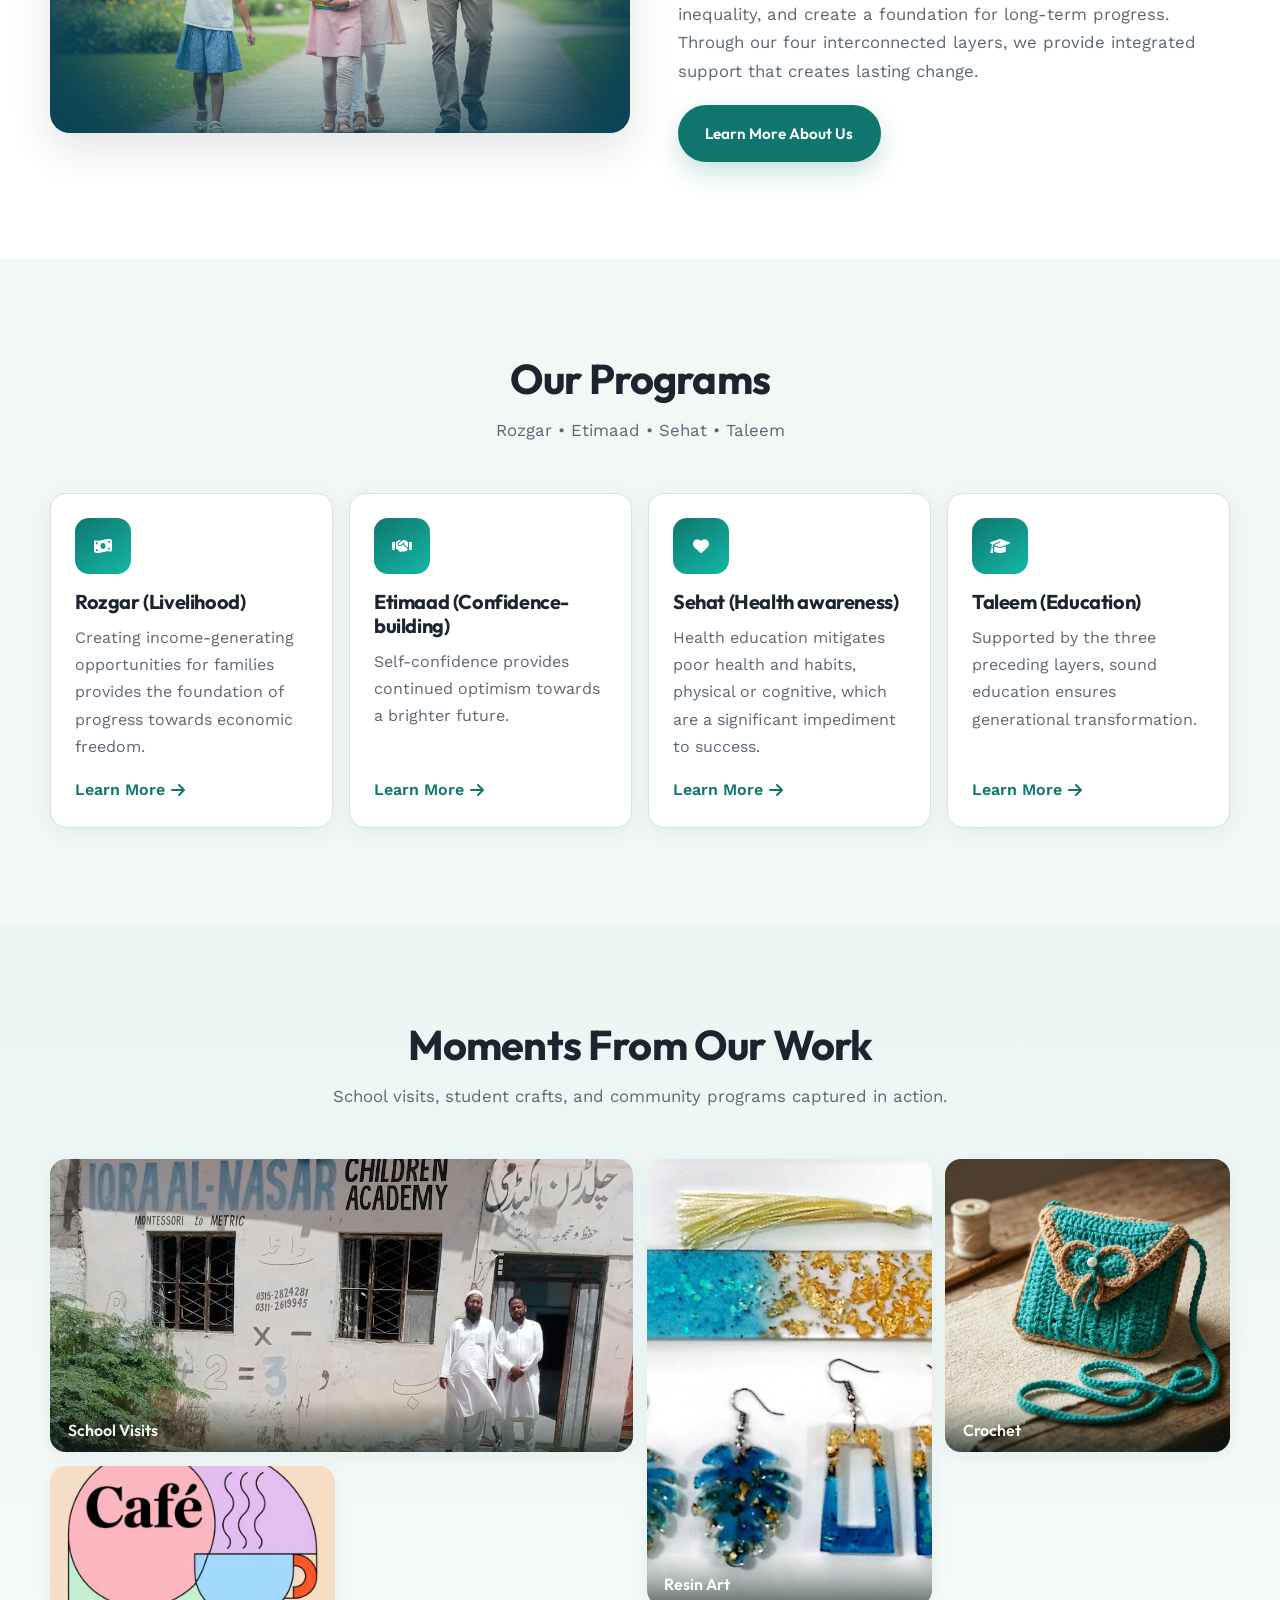
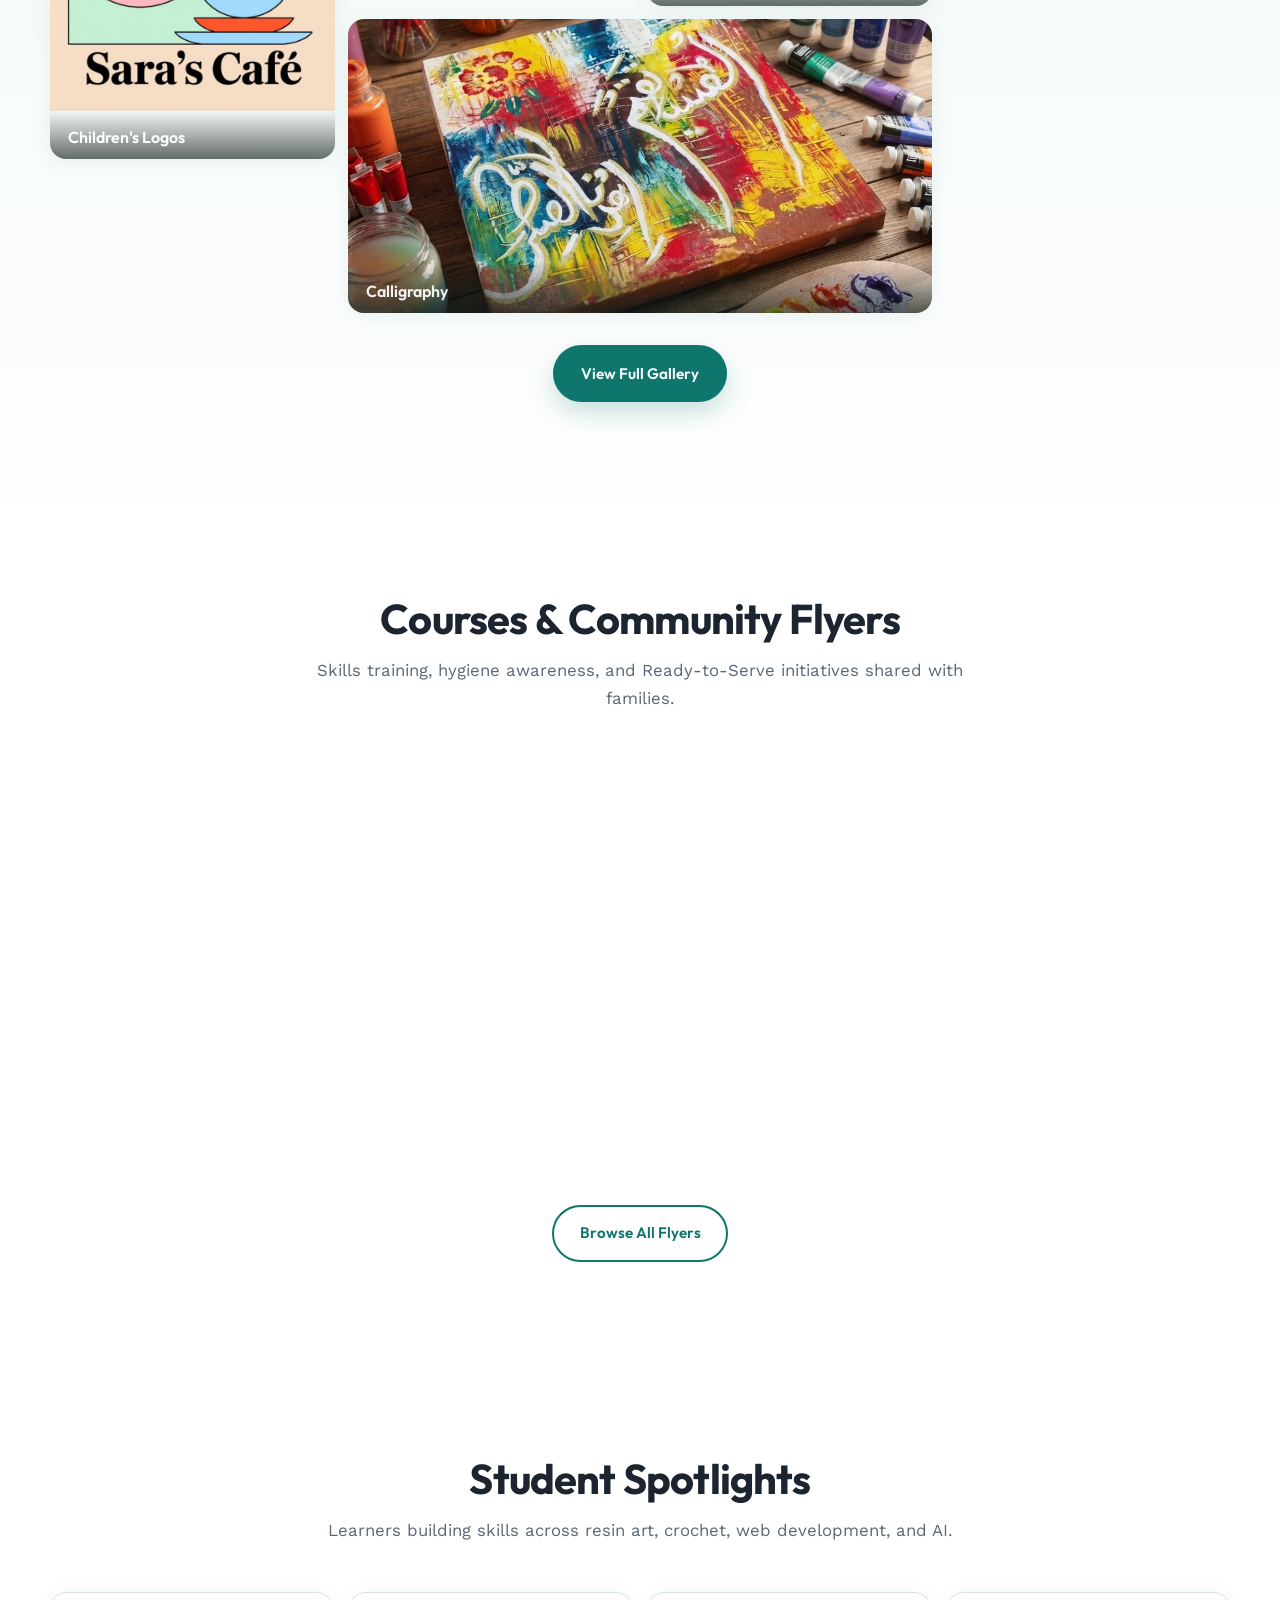
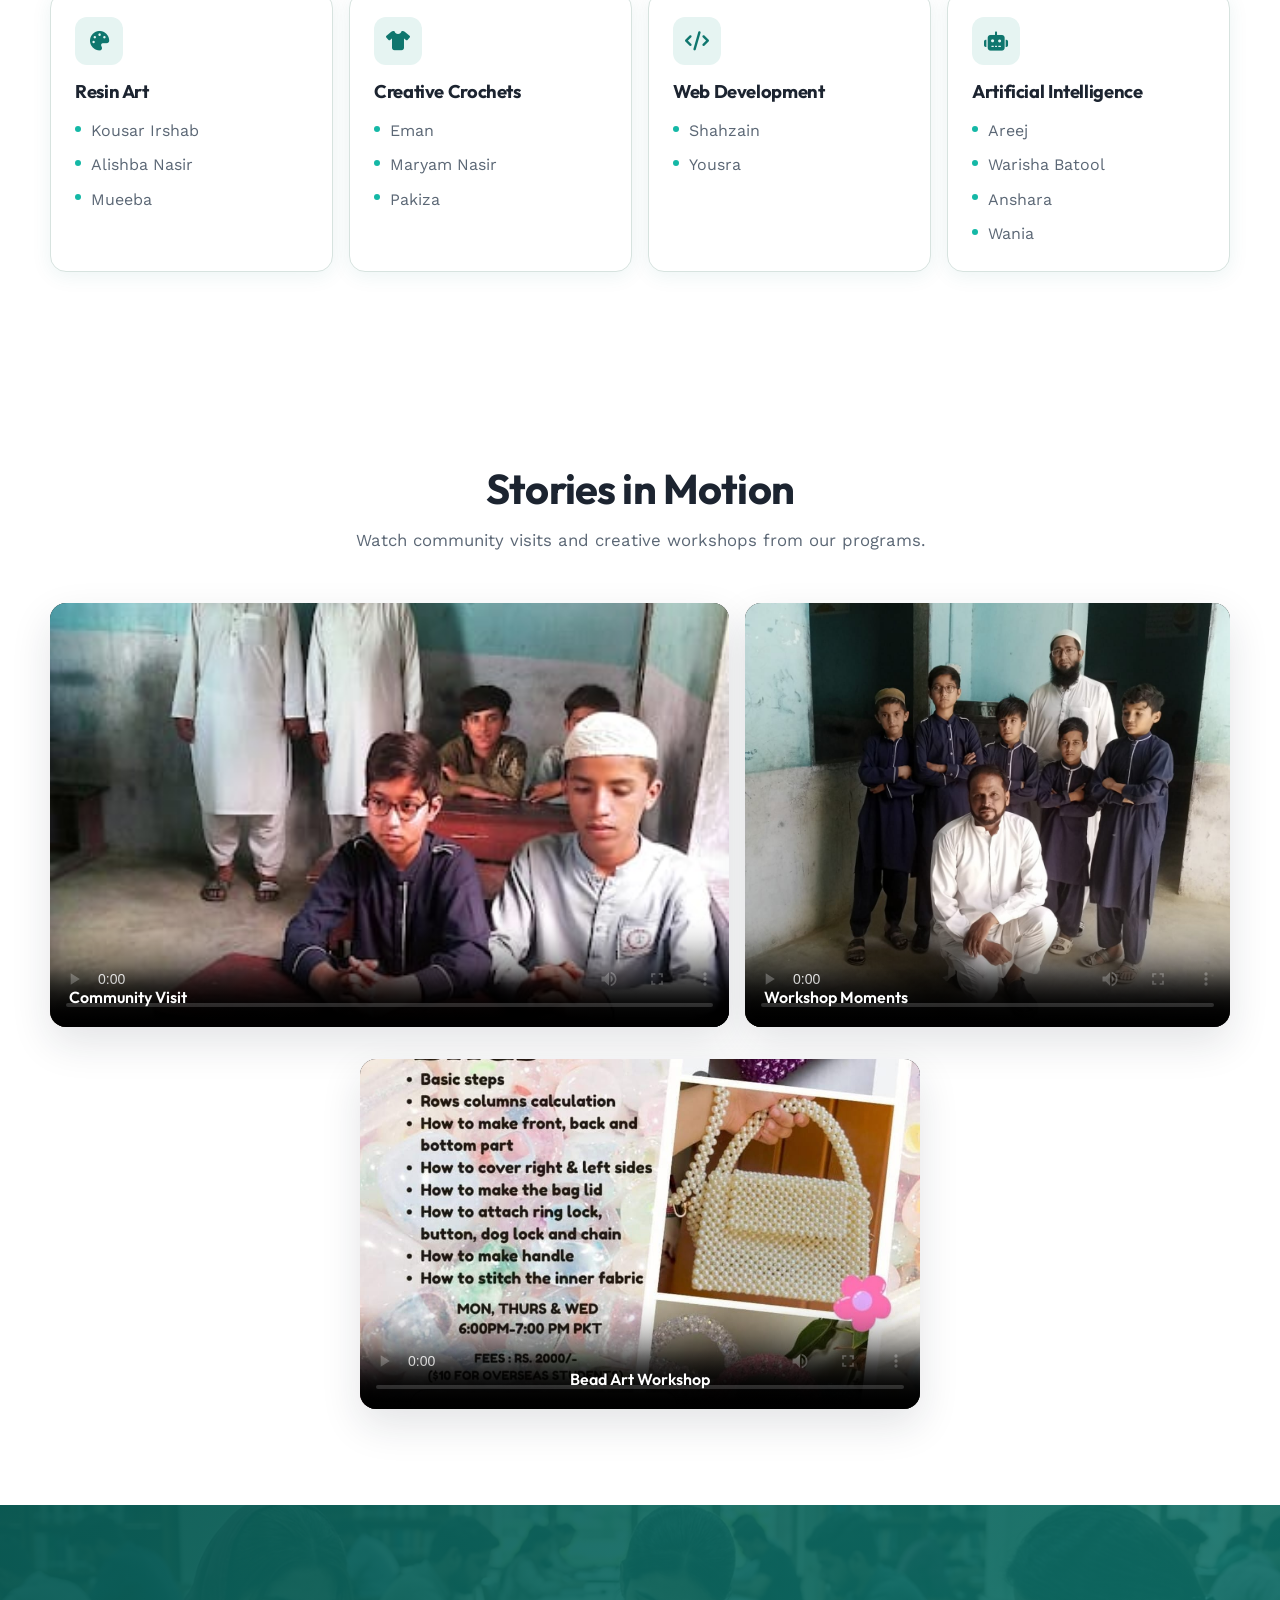
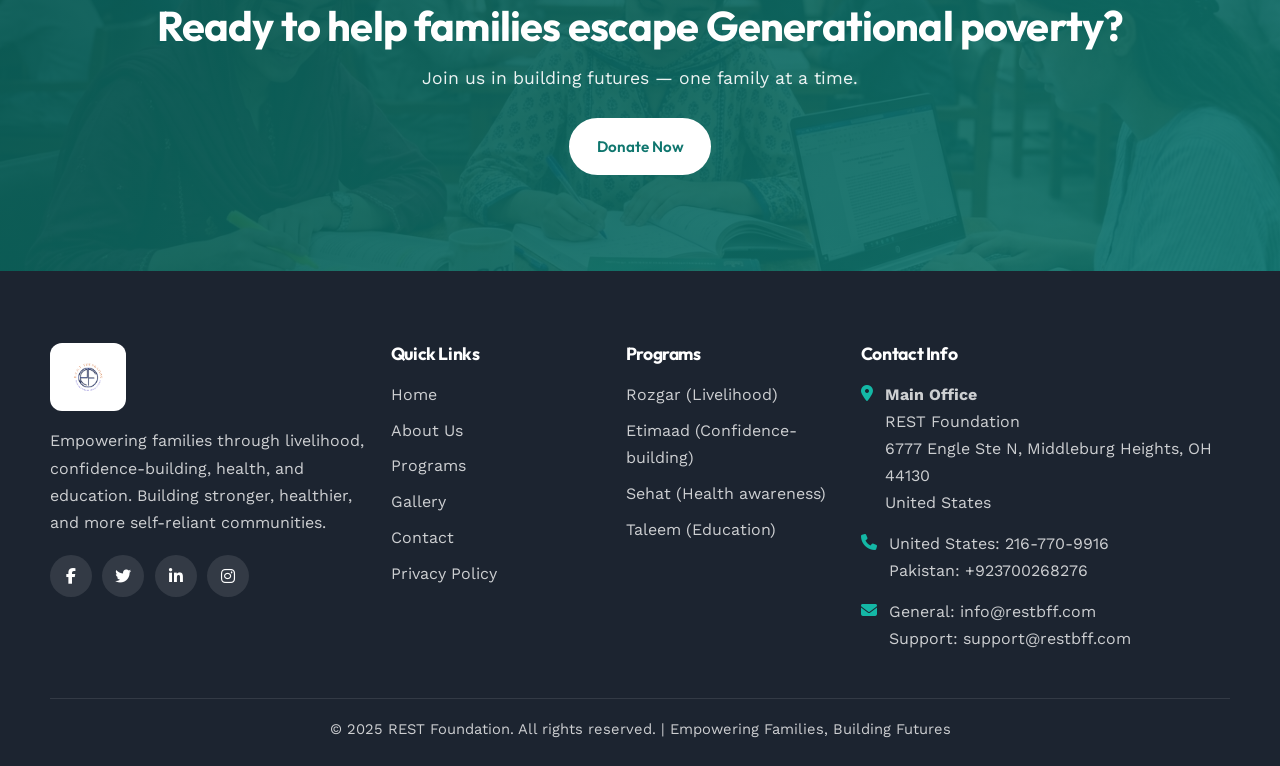
==== commit b6103274: "Update index.html, CSS, and various pages to enhance content and accessibility. Changes include revi" ====
--- a/index.html
+++ b/index.html
@@ -3,75 +3,73 @@
 <head>
     <meta charset="UTF-8">
     <meta name="viewport" content="width=device-width, initial-scale=1.0">
-    <meta name="description" content="REST Foundation - Empowering Communities Through Microfinance. Providing financial services to underserved populations.">
-    <meta name="keywords" content="microfinance, loans, financial inclusion, REST Foundation, community development">
+    <meta name="description" content="REST Foundation - Empowering Families Through Livelihood, Confidence, Health, and Education.">
+    <meta name="keywords" content="REST Foundation, microfinance, community development, education, livelihood">
     <title>REST Foundation - Empowering Through Microfinance</title>
     <link rel="stylesheet" href="css/style.css">
     <link rel="stylesheet" href="https://cdnjs.cloudflare.com/ajax/libs/font-awesome/6.4.0/css/all.min.css">
 </head>
 <body>
-    
     <header class="header">
         <div class="container">
             <div class="header-content">
                 <div class="logo-container">
-                    <img src="images/logo.png" alt="REST Foundation Logo" class="logo">
-                </div>
-                <div><a href="https://www.zeffy.com/en-US/donation-form/ready-to-help-families-escape-generational-poverty" class="btn btn-primary" data-key="donate_btn">Donate Now</a></div>
-                <nav class="main-nav">
+                    <a href="index.html"><img src="images/logo.png" alt="REST Foundation Logo" class="logo"></a>
+                </div>
+                <nav class="main-nav" aria-label="Primary">
                     <ul class="nav-menu">
                         <li><a href="index.html" class="active" data-key="nav_home">Home</a></li>
                         <li><a href="pages/about.html" data-key="nav_about">About Us</a></li>
                         <li><a href="pages/services.html" data-key="nav_services">Services</a></li>
+                        <li><a href="pages/gallery.html" data-key="nav_gallery">Gallery</a></li>
                         <li><a href="pages/contact.html" data-key="nav_contact">Contact</a></li>
                         <li><a href="pages/get-involved.html" data-key="nav_get_involved">Get Involved</a></li>
                     </ul>
-                    <div class="lang-switcher">
-                        <button class="btn-lang" data-lang="en">EN</button>
-                        <button class="btn-lang" data-lang="ur">اردو</button>
-                    </div>
-                    <div class="hamburger">
-                        <span></span>
-                        <span></span>
-                        <span></span>
+                    <div class="header-actions">
+                        <div class="lang-switcher">
+                            <button class="btn-lang" data-lang="en" type="button">EN</button>
+                            <button class="btn-lang" data-lang="ur" type="button">اردو</button>
+                        </div>
+                        <a href="https://www.zeffy.com/en-US/donation-form/ready-to-help-families-escape-generational-poverty" class="btn btn-accent" data-key="donate_btn">Donate Now</a>
+                        <button class="hamburger" type="button" aria-label="Open menu">
+                            <span></span><span></span><span></span>
+                        </button>
                     </div>
                 </nav>
             </div>
         </div>
     </header>
 
-    
     <section class="hero">
-        <div class="hero-overlay"></div>
         <div class="container">
             <div class="hero-content">
+                <p class="hero-eyebrow" data-key="hero_eyebrow">REST Foundation</p>
                 <h1 class="hero-title" data-key="hero_main_title">Empowering Dreams Through Financial Inclusion</h1>
                 <p class="hero-subtitle" data-key="hero_main_desc">REST Foundation provides accessible microfinance solutions to underserved communities, helping entrepreneurs build sustainable businesses and create lasting change.</p>
                 <div class="hero-buttons">
-                    <a href="pages/services.html" class="btn btn-primary" data-key="hero_btn_explore">Explore Services</a>
-                    <a href="https://www.zeffy.com/en-US/donation-form/ready-to-help-families-escape-generational-poverty" class="btn btn-light" data-key="donate_btn">Donate Now</a>
-                  
-                </div>
-            </div>
-        </div>
-    </section>
-
-    
+                    <a href="pages/services.html" class="btn btn-light" data-key="hero_btn_explore">Explore Services</a>
+                    <a href="pages/gallery.html" class="btn btn-ghost" data-key="hero_btn_gallery">See Our Impact</a>
+                    <a href="https://www.zeffy.com/en-US/donation-form/ready-to-help-families-escape-generational-poverty" class="btn btn-accent" data-key="donate_btn">Donate Now</a>
+                </div>
+            </div>
+        </div>
+    </section>
+
     <section class="stats-section">
         <div class="container">
             <div class="stats-grid">
-                <div class="stat-card">
-                    <i class="fas fa-users"></i>
+                <div class="stat-card reveal">
+                    <i class="fas fa-users" aria-hidden="true"></i>
                     <h3 class="stat-number">28</h3>
                     <p class="stat-label" data-key="stat_clients">Families Served</p>
                 </div>
-                <div class="stat-card">
-                    <i class="fas fa-globe"></i>
+                <div class="stat-card reveal">
+                    <i class="fas fa-globe" aria-hidden="true"></i>
                     <h3 class="stat-number">10+</h3>
                     <p class="stat-label" data-key="stat_communities">Communities Reached</p>
                 </div>
-                <div class="stat-card">
-                    <i class="fas fa-handshake"></i>
+                <div class="stat-card reveal">
+                    <i class="fas fa-handshake" aria-hidden="true"></i>
                     <h3 class="stat-number">4</h3>
                     <p class="stat-label" data-key="stat_repayment">Partners</p>
                 </div>
@@ -79,27 +77,22 @@
         </div>
     </section>
 
-    
     <section class="about-preview">
         <div class="container">
             <div class="section-grid">
-                <div class="section-image">
-                    <img src="images/communityempowerment.jpg" alt="Community Empowerment">
-                </div>
-                <div class="section-content">
+                <div class="section-image reveal">
+                    <img src="images/communityempowerment.jpg" alt="Community empowerment through REST Foundation">
+                </div>
+                <div class="section-content reveal">
                     <h2 class="section-title" data-key="community_title">Community Empowerment</h2>
                     <h3 class="section-subtitle" data-key="community_subtitle">Building Financial Bridges to Success</h3>
                     <p class="section-text" data-key="community_para1">
-                        Since our establishment, REST Foundation has been at the forefront of financial inclusion, 
-                        providing microfinance services to those traditionally excluded from formal banking systems. 
-                        Our mission is to empower individuals and communities through accessible financial solutions 
-                        that foster entrepreneurship and sustainable development.
+                        Since our establishment, REST Foundation has been at the forefront of financial inclusion,
+                        providing microfinance services to those traditionally excluded from formal banking systems.
                     </p>
                     <p class="section-text" data-key="community_para2">
-                        We believe that everyone deserves the opportunity to improve their economic situation. 
-                        Through our carefully designed microfinance products, financial literacy programs, and 
-                        ongoing support, we help our clients build sustainable businesses and create better 
-                        futures for their families and communities.
+                        Through carefully designed programs, financial literacy, and ongoing support, we help families
+                        build sustainable livelihoods and brighter futures.
                     </p>
                     <a href="pages/about.html" class="btn btn-primary" data-key="community_btn">Learn More About Us</a>
                 </div>
@@ -107,7 +100,6 @@
         </div>
     </section>
 
-    
     <section class="services-preview">
         <div class="container">
             <div class="section-header">
@@ -115,55 +107,197 @@
                 <p class="section-subtitle centered" data-key="services_preview_subtitle">Tailored financial solutions designed to meet the unique needs of our clients</p>
             </div>
             <div class="services-grid">
-                <div class="service-card">
-                    <div class="service-icon">
-                        <i class="fas fa-money-bill-wave"></i>
-                    </div>
+                <article class="service-card reveal">
+                    <div class="service-icon"><i class="fas fa-money-bill-wave" aria-hidden="true"></i></div>
                     <h3 data-key="service1_title">Rozgar (Livelihood)</h3>
                     <p data-key="service1_desc">Creating income-generating opportunities for families provides the foundation of progress towards economic freedom.</p>
-                    <a href="pages/services.html" class="service-link"><span data-key="service_btn_learn">Learn More</span> <i class="fas fa-arrow-right"></i></a>
-                </div>
-                <div class="service-card">
-                    <div class="service-icon">
-                        <i class="fas fa-handshake"></i>
-                    </div>
+                    <a href="pages/services.html" class="service-link"><span data-key="service_btn_learn">Learn More</span> <i class="fas fa-arrow-right" aria-hidden="true"></i></a>
+                </article>
+                <article class="service-card reveal">
+                    <div class="service-icon"><i class="fas fa-handshake" aria-hidden="true"></i></div>
                     <h3 data-key="service3_title">Etimaad (Trust)</h3>
                     <p data-key="service3_desc">Self-confidence provides continued optimism towards a brighter future.</p>
-                    <a href="pages/services.html" class="service-link"><span data-key="service_btn_learn">Learn More</span> <i class="fas fa-arrow-right"></i></a>
-                </div>
-                <div class="service-card">
-                    <div class="service-icon">
-                        <i class="fas fa-heart"></i>
-                    </div>
+                    <a href="pages/services.html" class="service-link"><span data-key="service_btn_learn">Learn More</span> <i class="fas fa-arrow-right" aria-hidden="true"></i></a>
+                </article>
+                <article class="service-card reveal">
+                    <div class="service-icon"><i class="fas fa-heart" aria-hidden="true"></i></div>
                     <h3 data-key="service2_title">Sehat (Health)</h3>
                     <p data-key="service2_desc">Health education mitigates poor health and habits, physical or cognitive, which are a significant impediment to success.</p>
-                    <a href="pages/services.html" class="service-link"><span data-key="service_btn_learn">Learn More</span> <i class="fas fa-arrow-right"></i></a>
-                </div>
-                <div class="service-card">
-                    <div class="service-icon">
-                        <i class="fas fa-graduation-cap"></i>
-                    </div>
+                    <a href="pages/services.html" class="service-link"><span data-key="service_btn_learn">Learn More</span> <i class="fas fa-arrow-right" aria-hidden="true"></i></a>
+                </article>
+                <article class="service-card reveal">
+                    <div class="service-icon"><i class="fas fa-graduation-cap" aria-hidden="true"></i></div>
                     <h3 data-key="service4_title">Taleem (Education)</h3>
                     <p data-key="service4_desc">Supported by the three preceding layers, sound education ensures generational transformation.</p>
-                    <a href="pages/services.html" class="service-link"><span data-key="service_btn_learn">Learn More</span> <i class="fas fa-arrow-right"></i></a>
-                </div>
-            </div>
-        </div>
-    </section>
-
-    
+                    <a href="pages/services.html" class="service-link"><span data-key="service_btn_learn">Learn More</span> <i class="fas fa-arrow-right" aria-hidden="true"></i></a>
+                </article>
+            </div>
+        </div>
+    </section>
+
+    <section class="gallery-preview">
+        <div class="container">
+            <div class="section-header">
+                <h2 class="section-title centered" data-key="gallery_preview_title">Moments From Our Work</h2>
+                <p class="section-subtitle centered" data-key="gallery_preview_subtitle">School visits, student crafts, and community programs captured in action.</p>
+            </div>
+            <div class="mosaic-grid">
+                <a class="mosaic-item wide reveal" href="pages/gallery.html#school-visits">
+                    <img src="images/school-visits/school-2026-04-30-at-2.45.15-am.jpeg" alt="School visit with students">
+                    <span class="mosaic-caption" data-key="cat_school">School Visits</span>
+                </a>
+                <a class="mosaic-item tall reveal" href="pages/gallery.html#resin-art">
+                    <img src="images/resin-art/resin-alishba-2026-06-10-at-10.08.19-am.jpeg" alt="Student resin art piece">
+                    <span class="mosaic-caption" data-key="cat_resin">Resin Art</span>
+                </a>
+                <a class="mosaic-item reveal" href="pages/gallery.html#crochet">
+                    <img src="images/crochet/crochet-handbag-2026-07-13-at-9.03.54-pm.jpeg" alt="Handmade crochet handbag">
+                    <span class="mosaic-caption" data-key="cat_crochet">Crochet</span>
+                </a>
+                <a class="mosaic-item reveal" href="pages/gallery.html#children-logos">
+                    <img src="images/children-logos/logo1-2026-07-03-at-10.39.37-am.jpeg" alt="Logo designed by children">
+                    <span class="mosaic-caption" data-key="cat_logos">Children's Logos</span>
+                </a>
+                <a class="mosaic-item wide reveal" href="pages/gallery.html#calligraphy">
+                    <img src="images/calligraphy/caligraphy-2026-07-18-at-2.23.38-am.jpeg" alt="Calligraphy artwork">
+                    <span class="mosaic-caption" data-key="cat_calligraphy">Calligraphy</span>
+                </a>
+            </div>
+            <div class="center-cta">
+                <a href="pages/gallery.html" class="btn btn-primary" data-key="gallery_view_all">View Full Gallery</a>
+            </div>
+        </div>
+    </section>
+
+    <section class="programs-section">
+        <div class="container">
+            <div class="section-header">
+                <h2 class="section-title centered" data-key="programs_title">Courses &amp; Community Flyers</h2>
+                <p class="section-subtitle centered" data-key="programs_subtitle">Skills training, hygiene awareness, and Ready-to-Serve initiatives shared with families.</p>
+            </div>
+            <div class="programs-grid">
+                <article class="program-card reveal">
+                    <div class="program-card-media">
+                        <img src="flyers/courses1-2026-06-17-at-12.28.27-am.jpeg" alt="Skills course flyer">
+                    </div>
+                    <div class="program-card-body">
+                        <h3 data-key="program_courses">Skills Courses</h3>
+                        <p data-key="program_courses_desc">Hands-on training that opens doors to creative livelihoods and confidence.</p>
+                    </div>
+                </article>
+                <article class="program-card reveal">
+                    <div class="program-card-media">
+                        <img src="flyers/rts1-2026-07-13-at-1.02.24-pm.jpeg" alt="Ready to Serve flyer">
+                    </div>
+                    <div class="program-card-body">
+                        <h3 data-key="program_rts">Ready to Serve</h3>
+                        <p data-key="program_rts_desc">Community outreach materials that invite families into lasting support.</p>
+                    </div>
+                </article>
+                <article class="program-card reveal">
+                    <div class="program-card-media">
+                        <img src="flyers/purification-and-hygiene-2026-07-07-at-2.32.49-am.jpeg" alt="Purification and hygiene flyer">
+                    </div>
+                    <div class="program-card-body">
+                        <h3 data-key="program_hygiene">Purification &amp; Hygiene</h3>
+                        <p data-key="program_hygiene_desc">Practical health education that protects families and builds healthier habits.</p>
+                    </div>
+                </article>
+            </div>
+            <div class="center-cta">
+                <a href="pages/gallery.html#flyers" class="btn btn-secondary" data-key="programs_view_all">Browse All Flyers</a>
+            </div>
+        </div>
+    </section>
+
+    <section class="students-section">
+        <div class="container">
+            <div class="section-header">
+                <h2 class="section-title centered" data-key="students_title">Student Spotlights</h2>
+                <p class="section-subtitle centered" data-key="students_subtitle">Learners building skills across resin art, crochet, web development, and AI.</p>
+            </div>
+            <div class="students-grid">
+                <article class="student-card reveal">
+                    <div class="student-card-icon"><i class="fas fa-palette" aria-hidden="true"></i></div>
+                    <h3 data-key="students_resin_title">Resin Art</h3>
+                    <ul>
+                        <li>Kousar Irshab</li>
+                        <li>Alishba Nasir</li>
+                        <li>Mueeba</li>
+                    </ul>
+                </article>
+                <article class="student-card reveal">
+                    <div class="student-card-icon"><i class="fas fa-shirt" aria-hidden="true"></i></div>
+                    <h3 data-key="students_crochet_title">Creative Crochets</h3>
+                    <ul>
+                        <li>Eman</li>
+                        <li>Maryam Nasir</li>
+                        <li>Pakiza</li>
+                    </ul>
+                </article>
+                <article class="student-card reveal">
+                    <div class="student-card-icon"><i class="fas fa-code" aria-hidden="true"></i></div>
+                    <h3 data-key="students_web_title">Web Development</h3>
+                    <ul>
+                        <li>Shahzain</li>
+                        <li>Yousra</li>
+                    </ul>
+                </article>
+                <article class="student-card reveal">
+                    <div class="student-card-icon"><i class="fas fa-robot" aria-hidden="true"></i></div>
+                    <h3 data-key="students_ai_title">Artificial Intelligence</h3>
+                    <ul>
+                        <li>Areej</li>
+                        <li>Warisha Batool</li>
+                        <li>Anshara</li>
+                        <li>Wania</li>
+                    </ul>
+                </article>
+            </div>
+        </div>
+    </section>
+
+    <section class="videos-section">
+        <div class="container">
+            <div class="section-header">
+                <h2 class="section-title centered" data-key="videos_title">Stories in Motion</h2>
+                <p class="section-subtitle centered" data-key="videos_subtitle">Watch community visits and creative workshops from our programs.</p>
+            </div>
+            <div class="video-grid">
+                <div class="video-card reveal">
+                    <video controls preload="metadata" poster="images/school-visits/school-2026-04-30-at-2.45.16-am.jpeg">
+                        <source src="videos/video-2026-04-30-at-2.43.44-am.mp4" type="video/mp4">
+                    </video>
+                    <div class="video-card-meta" data-key="video_community">Community Visit</div>
+                </div>
+                <div class="video-card reveal">
+                    <video controls preload="metadata" poster="images/school-visits/school-2026-04-30-at-2.45.18-am.jpeg">
+                        <source src="videos/video-2026-04-30-at-2.43.44-am-1.mp4" type="video/mp4">
+                    </video>
+                    <div class="video-card-meta" data-key="video_workshop">Workshop Moments</div>
+                </div>
+            </div>
+            <div class="center-cta">
+                <div class="video-card reveal" style="max-width:560px;margin:0 auto;">
+                    <video controls preload="metadata" poster="flyers/courses3-2026-06-16-at-7.23.06-am.jpeg">
+                        <source src="flyers/bead-art-2026-06-16-at-7.22.53-am.mp4" type="video/mp4">
+                    </video>
+                    <div class="video-card-meta" data-key="video_bead">Bead Art Workshop</div>
+                </div>
+            </div>
+        </div>
+    </section>
+
     <section class="cta-section">
         <div class="container">
             <div class="cta-content">
                 <h2 data-key="cta_final_title">Ready to Transform Your Future?</h2>
                 <p data-key="cta_final_text">Join thousands of entrepreneurs who have built successful businesses with our support.</p>
                 <a href="https://www.zeffy.com/en-US/donation-form/ready-to-help-families-escape-generational-poverty" class="btn btn-light" data-key="donate_btn">Donate Now</a>
-             
-            </div>
-        </div>
-    </section>
-
-    
+            </div>
+        </div>
+    </section>
+
     <footer class="footer">
         <div class="container">
             <div class="footer-grid">
@@ -173,10 +307,10 @@
                         Empowering communities through accessible microfinance solutions and comprehensive support services.
                     </p>
                     <div class="social-links">
-                        <a href="#" aria-label="Facebook"><i class="fab fa-facebook-f"></i></a>
-                        <a href="#" aria-label="Twitter"><i class="fab fa-twitter"></i></a>
-                        <a href="#" aria-label="LinkedIn"><i class="fab fa-linkedin-in"></i></a>
-                        <a href="#" aria-label="Instagram"><i class="fab fa-instagram"></i></a>
+                        <a href="#" aria-label="Facebook"><i class="fab fa-facebook-f" aria-hidden="true"></i></a>
+                        <a href="#" aria-label="Twitter"><i class="fab fa-twitter" aria-hidden="true"></i></a>
+                        <a href="#" aria-label="LinkedIn"><i class="fab fa-linkedin-in" aria-hidden="true"></i></a>
+                        <a href="#" aria-label="Instagram"><i class="fab fa-instagram" aria-hidden="true"></i></a>
                     </div>
                 </div>
                 <div class="footer-col">
@@ -185,6 +319,7 @@
                         <li><a href="index.html" data-key="nav_home">Home</a></li>
                         <li><a href="pages/about.html" data-key="nav_about">About Us</a></li>
                         <li><a href="pages/services.html" data-key="nav_services">Services</a></li>
+                        <li><a href="pages/gallery.html" data-key="nav_gallery">Gallery</a></li>
                         <li><a href="pages/contact.html" data-key="nav_contact">Contact</a></li>
                         <li><a href="pages/privacy.html" data-key="nav_privacy">Privacy Policy</a></li>
                     </ul>
@@ -196,56 +331,28 @@
                         <li><a href="pages/services.html#agriculture" data-key="service_group_title">Group Lending</a></li>
                         <li><a href="pages/services.html#housing" data-key="housing_detail_title">Savings Programs</a></li>
                         <li><a href="pages/services.html#education" data-key="service_education_title">Financial Education</a></li>
-                        
                     </ul>
                 </div>
                 <div class="footer-col">
                     <h3 data-key="footer_contact_info">Contact Info</h3>
-
                     <div class="footer-contact-wrapper">
-                        <div class="footer-contact-col">
-                            <ul class="footer-contact">
-                                <li>
-                                    <i class="fas fa-map-marker-alt"></i>
-                                    <span>
-                                        <strong data-key="contact_main_office">Main Office</strong><br>
-                                        <span data-key="contact_address">
-                                            REST Foundation 6777 Engle Rd M, Middleburg Heights, OH 44130 United States
-                                        </span>
-                                    </span>
-                                </li>
-
-                                <li>
-                                    <i class="fas fa-phone"></i>
-                                    <span data-key="contact_phone_details">
-                                        United States: 216-770-9916<br>
-                                        Pakistan: +923700268276
-                                    </span>
-                                </li>
-                            </ul>
-                        </div>
-
-                        <div class="footer-contact-col">
-                            <ul class="footer-contact">
-                                <li>
-                                    <i class="fas fa-map-marker-alt"></i>
-                                    <span>
-                                        <strong data-key="contact_branch_office">Branch Office</strong><br>
-                                        <span data-key="contact_branch_address">
-                                            Bilquis-Fehmida Foundation ℅ Rest Foundation Unit # 402, D67, Block H, North Nazimabad
-                                        </span>
-                                    </span>
-                                </li>
-
-                                <li>
-                                    <i class="fas fa-envelope"></i>
-                                    <span data-key="contact_email_details">
-                                        General: info@restfoundation.org<br>
-                                        Support: support@restfoundation.org
-                                    </span>
-                                </li>
-                            </ul>
-                        </div>
+                        <ul class="footer-contact">
+                            <li>
+                                <i class="fas fa-map-marker-alt" aria-hidden="true"></i>
+                                <span>
+                                    <strong data-key="contact_main_office">Main Office</strong><br>
+                                    <span data-key="contact_address">REST Foundation 6777 Engle Rd M, Middleburg Heights, OH 44130 United States</span>
+                                </span>
+                            </li>
+                            <li>
+                                <i class="fas fa-phone" aria-hidden="true"></i>
+                                <span data-key="contact_phone_details">United States: 216-770-9916<br>Pakistan: +923700268276</span>
+                            </li>
+                            <li>
+                                <i class="fas fa-envelope" aria-hidden="true"></i>
+                                <span data-key="contact_email_details">General: info@restfoundation.org<br>Support: support@restfoundation.org</span>
+                            </li>
+                        </ul>
                     </div>
                 </div>
             </div>
@@ -256,6 +363,8 @@
     </footer>
 
     <script src="js/translations.js"></script>
+    <script src="js/i18n-extend.js"></script>
     <script src="js/script.js"></script>
+    <script src="js/ui-enhance.js"></script>
 </body>
-</html>+</html>
--- a/css/style.css
+++ b/css/style.css
@@ -1 +1,1682 @@
-@import url(https://fonts.googleapis.com/css2?family=Noto+Nastaliq+Urdu:wght@400;500;600;700&display=swap);:root{--primary-color:#1e6f5c;--primary-dark:#165947;--primary-light:#29a383;--secondary-color:#e63946;--accent-color:#f4a261;--dark-color:#2b2d42;--light-color:#f8f9fa;--white:#ffffff;--text-dark:#333333;--text-light:#666666;--border-color:#e0e0e0;--shadow:0 2px 10px rgba(0,0,0,0.1);--shadow-lg:0 5px 20px rgba(0,0,0,0.15);--transition:all 0.3s ease;--max-width:1200px}*{margin:0;padding:0;box-sizing:border-box}html{scroll-behavior:smooth;font-size:16px}body{font-family:'Segoe UI',Tahoma,Geneva,Verdana,sans-serif;line-height:1.6;color:var(--text-dark);background-color:var(--white);overflow-x:hidden}img{max-width:100%;height:auto;display:block}a{text-decoration:none;color:inherit;transition:var(--transition)}ul{list-style:none}.container{max-width:var(--max-width);margin:0 auto;padding:0 20px}.header{background-color:var(--white);box-shadow:var(--shadow);position:sticky;top:0;z-index:1000;transition:var(--transition)}.header-content{display:flex;justify-content:space-between;align-items:center;height:110px;padding:0 2rem}.logo-container{flex-shrink:0}.logo{max-height:100px;width:auto;display:block}.main-nav{display:flex;align-items:center}.nav-menu{display:flex;gap:2rem;align-items:center}.nav-menu a{color:var(--text-dark);font-weight:500;padding:.5rem 1rem;border-radius:4px;position:relative}.nav-menu a.active,.nav-menu a:hover{color:var(--primary-color)}.nav-menu a.active::after{content:'';position:absolute;bottom:0;left:1rem;right:1rem;height:2px;background-color:var(--primary-color)}.hamburger{display:none;flex-direction:column;gap:4px;cursor:pointer;padding:10px}.hamburger span{width:25px;height:3px;background-color:var(--text-dark);transition:var(--transition)}.hamburger.active span:first-child{transform:rotate(45deg) translate(5px,5px)}.hamburger.active span:nth-child(2){opacity:0}.hamburger.active span:nth-child(3){transform:rotate(-45deg) translate(7px,-6px)}.hero{background-image:url('/images/hero1.jpg');background-size:cover;background-position:center;background-repeat:no-repeat;min-height:80vh;display:flex;align-items:center;justify-content:center;color:#fff;padding:0}.hero::before{content:"";position:absolute;inset:0;background:linear-gradient(to bottom,rgba(0,0,0,.55),rgba(0,0,0,.15));z-index:1}.hero{position:relative}.hero-content{position:relative;z-index:2;text-align:center}.hero h1,.hero p{text-shadow:0 4px 15px rgba(0,0,0,.7)}.hero-title{font-size:3.5rem;font-weight:700;margin-bottom:1.5rem;line-height:1.2;animation:fadeInUp 1s ease}.hero-subtitle{font-size:1.3rem;margin-bottom:2rem;line-height:1.6;animation:fadeInUp 1s ease .2s backwards}.hero-buttons{display:flex;gap:1rem;justify-content:center;flex-wrap:wrap;animation:fadeInUp 1s ease .4s backwards}.btn{display:inline-block;padding:1rem 2rem;border-radius:50px;font-weight:600;text-align:center;cursor:pointer;border:2px solid transparent;transition:var(--transition);font-size:1rem}.btn-primary{background-color:var(--primary-color);color:var(--white);border-color:var(--primary-color)}.btn-primary:hover{background-color:var(--primary-dark);border-color:var(--primary-dark);transform:translateY(-2px);box-shadow:var(--shadow-lg)}.btn-secondary{background-color:transparent;color:var(--white);border-color:var(--white)}.btn-secondary:hover{background-color:var(--white);color:var(--primary-color)}.btn-light{background-color:var(--white);color:var(--primary-color);border-color:var(--white)}.btn-light:hover{background-color:transparent;color:var(--white);border-color:var(--white)}.btn-full{width:100%}.stats-section{background-color:var(--white);padding:80px 0}.stats-grid{display:grid;grid-template-columns:repeat(auto-fit,minmax(250px,1fr));gap:2rem}.stat-card{text-align:center;padding:2rem;background-color:var(--light-color);border-radius:10px;transition:var(--transition)}.stat-card:hover{transform:translateY(-5px);box-shadow:var(--shadow-lg)}.stat-card i{font-size:3rem;color:var(--primary-color);margin-bottom:1rem}.stat-number{font-size:2.5rem;font-weight:700;color:var(--primary-color);margin-bottom:.5rem}.stat-label{font-size:1.1rem;color:var(--text-light)}section{padding:80px 0}.section-header{text-align:center;margin-bottom:3rem}.section-title{font-size:2.5rem;color:var(--dark-color);margin-bottom:1rem;font-weight:700}.section-title.centered{text-align:center}.section-subtitle{font-size:1.2rem;color:var(--text-light);max-width:600px}.section-subtitle.centered{margin:0 auto;text-align:center}.section-text{font-size:1.1rem;line-height:1.8;color:var(--text-light);margin-bottom:1.5rem}.section-grid{display:grid;grid-template-columns:repeat(auto-fit,minmax(300px,1fr));gap:3rem;align-items:center}.section-grid.reverse{direction:rtl}.section-grid.reverse>*{direction:ltr}.section-image{border-radius:10px;overflow:hidden;box-shadow:var(--shadow-lg)}.section-image img{width:100%;height:100%;object-fit:cover;transition:var(--transition)}.section-image:hover img{transform:scale(1.05)}.section-content{padding:1rem}.about-preview{background-color:var(--light-color)}.services-preview{background-color:var(--white)}.services-grid{display:grid;grid-template-columns:repeat(auto-fit,minmax(260px,1fr));gap:2rem}.service-card{background-color:var(--white);padding:2rem;border-radius:10px;box-shadow:var(--shadow);transition:var(--transition);border:2px solid transparent}.service-card:hover{transform:translateY(-10px);box-shadow:var(--shadow-lg);border-color:var(--primary-color)}.service-icon{width:80px;height:80px;background:linear-gradient(135deg,var(--primary-color),var(--primary-light));border-radius:50%;display:flex;align-items:center;justify-content:center;margin-bottom:1.5rem}.service-icon i{font-size:2rem;color:var(--white)}.service-card h3{font-size:1.5rem;color:var(--dark-color);margin-bottom:1rem}.service-card p{color:var(--text-light);margin-bottom:1.5rem;line-height:1.7}.service-link{color:var(--primary-color);font-weight:600;display:inline-flex;align-items:center;gap:.5rem}.service-link:hover{color:var(--primary-dark);gap:.75rem}.testimonials{background-color:var(--light-color)}.testimonials-grid{display:grid;grid-template-columns:repeat(auto-fit,minmax(300px,1fr));gap:2rem}.testimonial-card{background-color:var(--white);padding:2rem;border-radius:10px;box-shadow:var(--shadow);text-align:center}.testimonial-image{width:100px;height:100px;border-radius:50%;overflow:hidden;margin:0 auto 1.5rem;border:4px solid var(--primary-color)}.testimonial-image img{width:100%;height:100%;object-fit:cover}.testimonial-text{font-style:italic;color:var(--text-light);margin-bottom:1.5rem;line-height:1.7;font-size:1.05rem}.testimonial-name{font-size:1.2rem;color:var(--dark-color);margin-bottom:.25rem}.testimonial-role{color:var(--primary-color);font-weight:500}.cta-section{background:linear-gradient(135deg,var(--primary-color),var(--primary-dark));color:var(--white);text-align:center;padding:100px 0}.cta-content h2{font-size:2.5rem;margin-bottom:1rem}.cta-content p{font-size:1.2rem;margin-bottom:2rem}.page-header{background:linear-gradient(135deg,var(--primary-color),var(--primary-dark));color:var(--white);text-align:center;padding:80px 0}.page-header h1{font-size:3rem;margin-bottom:1rem}.page-header p{font-size:1.2rem}.mission-vision{background-color:var(--white)}.mission-card{background-color:var(--light-color);padding:3rem;border-radius:10px;text-align:center}.icon-large{width:100px;height:100px;background:linear-gradient(135deg,var(--primary-color),var(--primary-light));border-radius:50%;display:flex;align-items:center;justify-content:center;margin:0 auto 1.5rem}.icon-large i{font-size:2.5rem;color:var(--white)}.mission-card h2{font-size:2rem;color:var(--dark-color);margin-bottom:1rem}.mission-card p{font-size:1.1rem;color:var(--text-light);line-height:1.8}.our-story{background-color:var(--light-color)}.core-values{background-color:var(--white);padding:4rem 0}.values-grid{display:flex;flex-wrap:wrap;gap:2rem;justify-content:center}.value-card{background-color:var(--light-color);padding:2rem;border-radius:10px;text-align:center;transition:var(--transition);flex:1 1 300px;max-width:340px}.value-card:hover{transform:translateY(-5px);box-shadow:var(--shadow-lg);background-color:var(--white)}.value-icon{width:70px;height:70px;background:linear-gradient(135deg,var(--primary-color),var(--primary-light));border-radius:50%;display:flex;align-items:center;justify-content:center;margin:0 auto 1rem}.value-icon i{font-size:1.8rem;color:var(--white)}.value-card h3{font-size:1.3rem;color:var(--dark-color);margin-bottom:.75rem}.value-card p{color:var(--text-light);line-height:1.6}.team-section{background-color:var(--light-color)}.team-grid{display:grid;grid-template-columns:repeat(auto-fit,minmax(250px,1fr));gap:2rem}.team-member{background-color:var(--white);border-radius:10px;overflow:hidden;box-shadow:var(--shadow);transition:var(--transition);text-align:center}.team-member:hover{transform:translateY(-10px);box-shadow:var(--shadow-lg)}.member-image{width:100%;height:300px;overflow:hidden}.member-image img{width:100%;height:100%;object-fit:cover;transition:var(--transition)}.team-member:hover .member-image img{transform:scale(1.1)}.team-member h3{font-size:1.3rem;color:var(--dark-color);margin:1.5rem 1rem .5rem}.member-title{color:var(--primary-color);font-weight:600;margin-bottom:1rem}.member-bio{color:var(--text-light);padding:0 1rem 1.5rem;line-height:1.6}.impact-section{background-color:var(--white)}.impact-grid{display:grid;grid-template-columns:repeat(auto-fit,minmax(250px,1fr));gap:2rem}.impact-card{background:linear-gradient(135deg,var(--primary-color),var(--primary-light));color:var(--white);padding:2rem;border-radius:10px;text-align:center}.impact-card h3{font-size:1.5rem;margin-bottom:1rem}.impact-card p{line-height:1.7}.service-details{padding:60px 0}.service-details.alt-bg{background-color:var(--light-color)}.features-list{margin:2rem 0}.feature-item{display:flex;align-items:center;gap:1rem;margin-bottom:1rem;font-size:1.05rem}.feature-item i{color:var(--primary-color);font-size:1.2rem;flex-shrink:0}.application-process{background-color:var(--light-color)}.process-steps{display:grid;grid-template-columns:repeat(auto-fit,minmax(250px,1fr));gap:2rem}.step{text-align:center;padding:2rem}.step-number{width:60px;height:60px;background:linear-gradient(135deg,var(--primary-color),var(--primary-light));color:var(--white);border-radius:50%;display:flex;align-items:center;justify-content:center;font-size:1.8rem;font-weight:700;margin:0 auto 1rem}.step h3{font-size:1.3rem;color:var(--dark-color);margin-bottom:.75rem}.step p{color:var(--text-light);line-height:1.6}.contact-section{background-color:var(--white)}.contact-grid{display:grid;grid-template-columns:repeat(auto-fit,minmax(300px,1fr));gap:3rem}.contact-info h2{font-size:2rem;color:var(--dark-color);margin-bottom:1rem}.contact-info>p{font-size:1.1rem;color:var(--text-light);line-height:1.7;margin-bottom:2rem}.contact-details{margin:2rem 0}.contact-item{display:flex;gap:1.5rem;margin-bottom:2rem}.contact-icon{width:50px;height:50px;background:linear-gradient(135deg,var(--primary-color),var(--primary-light));border-radius:50%;display:flex;align-items:center;justify-content:center;flex-shrink:0}.contact-icon i{color:var(--white);font-size:1.2rem}.contact-text h4{font-size:1.1rem;color:var(--dark-color);margin-bottom:.5rem}.contact-text p{color:var(--text-light);line-height:1.6}.social-section{margin-top:1rem}.social-section h4{font-size:1.2rem;color:var(--dark-color);margin-bottom:1rem}.social-links-large{display:flex;gap:1rem}.social-links-large a{width:50px;height:50px;background-color:var(--primary-color);color:var(--white);border-radius:50%;display:flex;align-items:center;justify-content:center;font-size:1.2rem;transition:var(--transition)}.social-links-large a:hover{background-color:var(--primary-dark);transform:translateY(-3px)}.contact-form-container h2{font-size:2rem;color:var(--dark-color);margin-bottom:1.5rem}.contact-form{background-color:var(--light-color);padding:2rem;border-radius:10px}.form-group{margin-bottom:1.5rem}.form-row{display:grid;grid-template-columns:1fr 1fr;gap:1rem}.form-group label{display:block;margin-bottom:.5rem;color:var(--dark-color);font-weight:500}.form-group input,.form-group select,.form-group textarea{width:100%;padding:.75rem 1rem;border:2px solid var(--border-color);border-radius:5px;font-size:1rem;font-family:inherit;transition:var(--transition)}.form-group input:focus,.form-group select:focus,.form-group textarea:focus{outline:0;border-color:var(--primary-color)}.checkbox-group{display:flex;align-items:flex-start;gap:.75rem}.checkbox-group input[type=checkbox]{width:auto;margin-top:.25rem}.checkbox-group label{margin-bottom:0;font-weight:400}.form-message{margin-top:1rem;padding:1rem;border-radius:5px;display:none}.form-message.success{background-color:#d4edda;color:#155724;border:1px solid #c3e6cb;display:block}.form-message.error{background-color:#f8d7da;color:#721c24;border:1px solid #f5c6cb;display:block}.branches-section{background-color:var(--light-color)}.branches-grid{display:grid;grid-template-columns:repeat(auto-fit,minmax(250px,1fr));gap:2rem}.branch-card{background-color:var(--white);padding:2rem;border-radius:10px;box-shadow:var(--shadow)}.branch-card h3{font-size:1.3rem;color:var(--dark-color);margin-bottom:1rem}.branch-card p{color:var(--text-light);margin-bottom:.75rem;display:flex;align-items:flex-start;gap:.75rem}.branch-card i{color:var(--primary-color);margin-top:.25rem;flex-shrink:0}.map-section{padding:0}.map-container{width:100%;height:450px;border-radius:10px;overflow:hidden;box-shadow:var(--shadow)}.privacy-content{background-color:var(--white)}.content-wrapper{max-width:900px;margin:0 auto}.privacy-intro{background-color:var(--light-color);padding:2rem;border-radius:10px;margin-bottom:3rem;border-left:4px solid var(--primary-color)}.privacy-intro p{font-size:1.1rem;line-height:1.8;color:var(--text-light)}.privacy-section{margin-bottom:3rem}.privacy-section h2{font-size:1.8rem;color:var(--dark-color);margin-bottom:1.5rem;padding-bottom:.5rem;border-bottom:2px solid var(--primary-color)}.privacy-section h3{font-size:1.3rem;color:var(--dark-color);margin:1.5rem 0 1rem}.privacy-section p{font-size:1.05rem;line-height:1.8;color:var(--text-light);margin-bottom:1rem}.privacy-section ul{list-style:disc;margin-left:2rem;margin-bottom:1rem}.privacy-section li{font-size:1.05rem;line-height:1.8;color:var(--text-light);margin-bottom:.5rem}.contact-info-box{background-color:var(--light-color);padding:2rem;border-radius:10px;margin-top:1rem}.contact-info-box p{margin-bottom:.5rem}.privacy-footer{background-color:var(--light-color);padding:2rem;border-radius:10px;text-align:center;margin-top:3rem}.footer{background-color:var(--dark-color);color:var(--white);padding:40px 0 20px}.footer-grid{display:grid;grid-template-columns:0.7fr 0.7fr 0.7fr 2fr;gap:1.5rem;margin-bottom:0}.footer-logo{max-height:80px;width:auto;margin-bottom:1rem}.footer-description{color:rgba(255,255,255,.7);line-height:1.6;margin-bottom:1.5rem}.footer h3{font-size:1.3rem;margin-bottom:1.5rem;color:var(--white)}.footer-links li{margin-bottom:.75rem}.footer-links a{color:rgba(255,255,255,.7);transition:var(--transition)}.footer-links a:hover{color:var(--primary-light);padding-left:5px}.footer-contact li{display:flex;align-items:flex-start;gap:1rem;margin-bottom:0;color:rgba(255,255,255,.7)}.footer-contact i{color:var(--primary-light);margin-top:.25rem;flex-shrink:0}.footer-contact-wrapper{display:grid;grid-template-columns:1fr 1fr;grid-template-rows:auto auto auto;gap:1.5rem}.footer-contact-col .footer-contact{padding:0}.footer-contact-col{display:contents}.footer-contact{display:contents}.social-links{display:flex;gap:1rem}.social-links a{width:40px;height:40px;background-color:rgba(255,255,255,.1);color:var(--white);border-radius:50%;display:flex;align-items:center;justify-content:center;transition:var(--transition)}.social-links a:hover{background-color:var(--primary-color);transform:translateY(-3px)}.footer-bottom{text-align:center;padding-top:1rem;border-top:.5px solid rgba(255,255,255,.1);color:rgba(255,255,255,.7)}@keyframes fadeInUp{from{opacity:0;transform:translateY(30px)}to{opacity:1;transform:translateY(0)}}@media (max-width:968px){.nav-menu{position:fixed;left:-100%;top:80px;flex-direction:column;background-color:var(--white);width:100%;text-align:center;transition:.3s;box-shadow:var(--shadow-lg);padding:2rem 0;gap:0}.nav-menu.active{left:0}.nav-menu li{margin:.5rem 0}.hamburger{display:flex}.hero-title{font-size:2.5rem}.hero-subtitle{font-size:1.1rem}.section-title{font-size:2rem}.page-header h1{font-size:2.5rem}.form-row{grid-template-columns:1fr}}@media (max-width:768px){:root{font-size:14px}.hero{min-height:500px;padding:60px 0}.hero-title{font-size:2rem}.hero-buttons{flex-direction:column}.btn{width:100%}.section-grid{grid-template-columns:1fr;gap:2rem}.section-grid.reverse{direction:ltr}.impact-grid,.services-grid,.team-grid,.values-grid{grid-template-columns:1fr}.stats-grid{grid-template-columns:repeat(2,1fr)}.footer-grid{grid-template-columns:1fr;gap:2rem}.footer-contact-wrapper{grid-template-columns:1fr}.logo{height:50px}}@media (max-width:480px){.container{padding:0 15px}.hero-title{font-size:1.75rem}.hero-subtitle{font-size:1rem}.section-title{font-size:1.75rem}.stats-grid{grid-template-columns:1fr}.stat-number{font-size:2rem}.page-header h1{font-size:2rem}}@media print{.btn,.footer,.header,.social-links{display:none}body{font-size:12pt;line-height:1.5}}.lang-switcher{display:flex;gap:8px;align-items:center;margin-left:20px;background:rgba(255,255,255,.1);padding:4px;border-radius:8px;backdrop-filter:blur(10px)}.btn-lang{background:rgba(255,255,255,.2);color:var(--dark-color);border:2px solid rgba(255,255,255,.4);padding:8px 16px;cursor:pointer;border-radius:6px;font-weight:700;transition:all .3s ease;font-size:.95rem;min-width:50px;text-shadow:0 1px 2px rgba(0,0,0,.3);box-shadow:0 2px 4px rgba(0,0,0,.1)}.btn-lang:hover{background:rgba(255,255,255,.3);border-color:rgba(255,255,255,.6);transform:translateY(-2px);box-shadow:0 4px 8px rgba(0,0,0,.2)}.btn-lang.active{background:var(--accent-color);color:var(--dark-color);border-color:var(--accent-color);box-shadow:0 4px 12px rgba(244,162,97,.6);transform:scale(1.05);font-weight:800}[dir=rtl]{text-align:right;direction:rtl}[dir=rtl] body{font-family:'Noto Nastaliq Urdu',serif;line-height:2.4}[dir=rtl] .container{direction:rtl}[dir=rtl] .header-content{flex-direction:row-reverse}[dir=rtl] .main-nav{flex-direction:row-reverse}[dir=rtl] .nav-menu{flex-direction:row-reverse}[dir=rtl] .lang-switcher{margin-left:0;margin-right:20px}[dir=rtl] .hero-content{text-align:right}[dir=rtl] .hero-buttons{flex-direction:row-reverse}[dir=rtl] .btn-primary{margin-right:0;margin-left:15px}[dir=rtl] .section-grid{direction:rtl}[dir=rtl] .services-grid,[dir=rtl] .stats-grid,[dir=rtl] .testimonials-grid{direction:rtl}[dir=rtl] .service-card,[dir=rtl] .stat-card,[dir=rtl] .testimonial-card{text-align:right}[dir=rtl] .footer-grid{direction:rtl}[dir=rtl] .footer-col{text-align:right}[dir=rtl] .social-links{justify-content:flex-end}[dir=rtl] .service-link i{margin-right:5px;margin-left:0}@media (max-width:768px){[dir=rtl] .hamburger{left:20px;right:auto}[dir=rtl] .nav-menu.active{right:auto;left:0}}[dir=rtl] h1,[dir=rtl] h2,[dir=rtl] h3,[dir=rtl] h4,[dir=rtl] h5,[dir=rtl] h6{font-family:'Noto Nastaliq Urdu',serif;line-height:2.2;font-weight:600}[dir=rtl] a,[dir=rtl] li,[dir=rtl] p{font-family:'Noto Nastaliq Urdu',serif;line-height:2.4}[dir=rtl] .hero-title{font-size:2.5rem;line-height:2}[dir=rtl] .hero-subtitle{line-height:2.4}[dir=rtl] .btn{font-family:'Noto Nastaliq Urdu',serif;padding:14px 32px}.hero{transition:background-image 1s ease-in-out}.fade-in-element{opacity:0;transform:translateY(30px);transition:opacity .6s ease-out,transform .6s ease-out}.fade-in-visible{opacity:1;transform:translateY(0)}@keyframes ripple-effect{to{transform:scale(4);opacity:0}}.btn-loading{position:relative;color:transparent!important}.btn-loading::after{content:'';position:absolute;width:20px;height:20px;top:50%;left:50%;margin-left:-10px;margin-top:-10px;border:3px solid rgba(255,255,255,.3);border-radius:50%;border-top-color:#fff;animation:button-spinner .8s linear infinite}@keyframes button-spinner{to{transform:rotate(360deg)}}.involvement-card,.pillar-card,.service-card,.stat-card,.value-card{transition:all .3s ease}.involvement-card:hover,.pillar-card:hover,.service-card:hover,.value-card:hover{transform:translateY(-8px);box-shadow:0 10px 30px rgba(0,0,0,.15)}.stat-card:hover{transform:scale(1.05)}.btn-lang.active{font-weight:700;box-shadow:0 2px 8px rgba(30,111,92,.3)}input:focus,select:focus,textarea:focus{outline:0;border-color:var(--primary-color);box-shadow:0 0 0 3px rgba(30,111,92,.1);transition:all .3s ease}*{transition-property:margin,padding,text-align;transition-duration:.3s;transition-timing-function:ease}:not(.fade-in-element):not(.hero){transition-property:margin,padding,text-align,border-color,box-shadow,transform!important}.btn{position:relative;overflow:hidden;transition:all .3s ease}.btn:active{transform:scale(.98)}.testimonial-card{transition:all .3s ease}.testimonial-card:hover{transform:translateY(-5px);box-shadow:0 8px 25px rgba(0,0,0,.12)}.testimonial-card:hover .testimonial-image img{transform:scale(1.1)}.testimonial-image{overflow:hidden}.testimonial-image img{transition:transform .3s ease}.service-link{position:relative;transition:all .3s ease}.service-link::after{content:'';position:absolute;bottom:-2px;left:0;width:0;height:2px;background:var(--primary-color);transition:width .3s ease}.service-link:hover::after{width:100%}.team-member{transition:all .3s ease}.team-member:hover{transform:translateY(-10px);box-shadow:0 12px 35px rgba(0,0,0,.15)}.team-member:hover .member-image img{transform:scale(1.08)}.btn-lang:focus-visible,.btn:focus-visible,a:focus-visible{outline:3px solid var(--primary-color);outline-offset:2px}img[src*=unsplash]{background:linear-gradient(90deg,#f0f0f0 25%,#e0e0e0 50%,#f0f0f0 75%);background-size:200% 100%;animation:skeleton-loading 1.5s infinite}@keyframes skeleton-loading{0%{background-position:200% 0}100%{background-position:-200% 0}}img[src*=unsplash][style*="opacity: 1"]{animation:none;background:0 0}@media (max-width:768px){.nav-menu{transition:transform .3s cubic-bezier(.4, 0, .2, 1)}.nav-menu.active{transform:translateX(0)}}@media print{.back-to-top,.cta-section,.footer,.hamburger,.header,.lang-switcher{display:none}}.footer{padding:30px 0 15px;line-height:1.35}.footer-content{display:grid;grid-template-columns:1.1fr 0.8fr 0.8fr 1.3fr;gap:1rem}.footer h3{margin-bottom:10px}.footer-links li,.footer-programs li{margin-bottom:5px}.footer-contact li{margin-bottom:6px;display:flex;gap:8px}.footer-contact span{line-height:1.3}.footer-about p{margin:10px 0}.social-links{margin-top:10px}.footer-bottom{margin-top:.2rem;padding-top:.2rem}.footer-contact-wrapper{display:grid;grid-template-columns:1fr 1fr;gap:10px}+@import url('https://fonts.googleapis.com/css2?family=Noto+Nastaliq+Urdu:wght@400;500;600;700&family=Outfit:wght@400;500;600;700;800&family=Work+Sans:ital,wght@0,400;0,500;0,600;0,700;1,400&display=swap');
+
+:root {
+  --primary: #0f766e;
+  --primary-dark: #0b5c56;
+  --primary-light: #14b8a6;
+  --primary-soft: #e6f4f2;
+  --accent: #c2410c;
+  --accent-hover: #9a3412;
+  --dark: #1c2430;
+  --text: #2a3340;
+  --text-muted: #5b6775;
+  --bg: #f3f7f6;
+  --bg-alt: #ffffff;
+  --border: #d7e3df;
+  --shadow: 0 4px 20px rgba(15, 118, 110, 0.08);
+  --shadow-lg: 0 16px 40px rgba(28, 36, 48, 0.12);
+  --radius: 16px;
+  --radius-sm: 10px;
+  --transition: 220ms cubic-bezier(0.22, 1, 0.36, 1);
+  --max-width: 1180px;
+  --space-1: 8px;
+  --space-2: 16px;
+  --space-3: 24px;
+  --space-4: 32px;
+  --space-5: 48px;
+  --space-6: 72px;
+  --space-7: 96px;
+  --header-h: 84px;
+}
+
+*,
+*::before,
+*::after {
+  margin: 0;
+  padding: 0;
+  box-sizing: border-box;
+}
+
+html {
+  scroll-behavior: smooth;
+  font-size: 16px;
+}
+
+body {
+  font-family: 'Work Sans', system-ui, sans-serif;
+  color: var(--text);
+  background:
+    radial-gradient(1200px 500px at 10% -10%, rgba(20, 184, 166, 0.12), transparent 55%),
+    radial-gradient(900px 400px at 90% 0%, rgba(194, 65, 12, 0.06), transparent 50%),
+    var(--bg);
+  line-height: 1.7;
+  overflow-x: hidden;
+}
+
+img,
+video {
+  max-width: 100%;
+  display: block;
+}
+
+a {
+  color: inherit;
+  text-decoration: none;
+  transition: color var(--transition), transform var(--transition), background var(--transition), box-shadow var(--transition), border-color var(--transition);
+}
+
+ul {
+  list-style: none;
+}
+
+button,
+.btn,
+a,
+.gallery-filter,
+.lightbox-close,
+.lightbox-nav {
+  cursor: pointer;
+}
+
+.container {
+  width: min(100% - 2.5rem, var(--max-width));
+  margin-inline: auto;
+}
+
+h1, h2, h3, h4 {
+  font-family: Outfit, system-ui, sans-serif;
+  color: var(--dark);
+  line-height: 1.2;
+  letter-spacing: -0.02em;
+}
+
+/* ========== Header ========== */
+.header {
+  position: sticky;
+  top: 0;
+  z-index: 1000;
+  background: rgba(255, 255, 255, 0.92);
+  backdrop-filter: blur(14px);
+  border-bottom: 1px solid rgba(215, 227, 223, 0.8);
+  transition: box-shadow var(--transition);
+}
+
+.header.scrolled {
+  box-shadow: var(--shadow);
+}
+
+.header-content {
+  min-height: var(--header-h);
+  display: flex;
+  align-items: center;
+  justify-content: space-between;
+  gap: var(--space-2);
+}
+
+.logo-container {
+  flex-shrink: 0;
+}
+
+.logo {
+  height: 64px;
+  width: auto;
+  transition: transform var(--transition);
+}
+
+.logo:hover {
+  transform: scale(1.03);
+}
+
+.main-nav {
+  display: flex;
+  align-items: center;
+  gap: var(--space-2);
+}
+
+.nav-menu {
+  display: flex;
+  align-items: center;
+  gap: 0.25rem;
+}
+
+.nav-menu a {
+  position: relative;
+  display: inline-flex;
+  align-items: center;
+  min-height: 44px;
+  padding: 0.5rem 0.85rem;
+  font-weight: 500;
+  font-size: 0.95rem;
+  color: var(--text);
+  border-radius: 999px;
+}
+
+.nav-menu a:hover,
+.nav-menu a.active {
+  color: var(--primary);
+  background: var(--primary-soft);
+}
+
+.nav-menu a.active::after {
+  content: '';
+  position: absolute;
+  left: 1rem;
+  right: 1rem;
+  bottom: 0.35rem;
+  height: 2px;
+  background: var(--primary);
+  border-radius: 2px;
+}
+
+.header-actions {
+  display: flex;
+  align-items: center;
+  gap: 0.75rem;
+}
+
+.lang-switcher {
+  display: flex;
+  gap: 0.35rem;
+  padding: 0.25rem;
+  background: var(--bg);
+  border-radius: 999px;
+  border: 1px solid var(--border);
+}
+
+.btn-lang {
+  min-width: 44px;
+  min-height: 36px;
+  border: none;
+  border-radius: 999px;
+  background: transparent;
+  color: var(--text-muted);
+  font-weight: 700;
+  font-size: 0.85rem;
+  transition: var(--transition);
+}
+
+.btn-lang:hover {
+  color: var(--primary);
+}
+
+.btn-lang.active {
+  background: var(--primary);
+  color: #fff;
+  box-shadow: 0 6px 16px rgba(15, 118, 110, 0.25);
+}
+
+.hamburger {
+  display: none;
+  flex-direction: column;
+  justify-content: center;
+  gap: 5px;
+  width: 44px;
+  height: 44px;
+  border: none;
+  background: transparent;
+  padding: 10px;
+}
+
+.hamburger span {
+  display: block;
+  height: 2px;
+  width: 22px;
+  background: var(--dark);
+  border-radius: 2px;
+  transition: var(--transition);
+}
+
+.hamburger.active span:nth-child(1) {
+  transform: translateY(7px) rotate(45deg);
+}
+
+.hamburger.active span:nth-child(2) {
+  opacity: 0;
+}
+
+.hamburger.active span:nth-child(3) {
+  transform: translateY(-7px) rotate(-45deg);
+}
+
+/* ========== Buttons ========== */
+.btn {
+  display: inline-flex;
+  align-items: center;
+  justify-content: center;
+  gap: 0.5rem;
+  min-height: 48px;
+  padding: 0.85rem 1.6rem;
+  border-radius: 999px;
+  font-family: Outfit, sans-serif;
+  font-weight: 600;
+  font-size: 0.95rem;
+  border: 2px solid transparent;
+  transition: var(--transition);
+  position: relative;
+  overflow: hidden;
+}
+
+.btn-primary {
+  background: var(--primary);
+  color: #fff;
+  border-color: var(--primary);
+  box-shadow: 0 10px 24px rgba(15, 118, 110, 0.22);
+}
+
+.btn-primary:hover {
+  background: var(--primary-dark);
+  border-color: var(--primary-dark);
+  transform: translateY(-2px);
+  box-shadow: 0 14px 28px rgba(15, 118, 110, 0.28);
+}
+
+.btn-accent {
+  background: var(--accent);
+  color: #fff;
+  border-color: var(--accent);
+  box-shadow: 0 10px 24px rgba(194, 65, 12, 0.22);
+}
+
+.btn-accent:hover {
+  background: var(--accent-hover);
+  transform: translateY(-2px);
+}
+
+.btn-light {
+  background: #fff;
+  color: var(--primary);
+  border-color: #fff;
+}
+
+.btn-light:hover {
+  background: transparent;
+  color: #fff;
+  border-color: #fff;
+}
+
+.btn-secondary {
+  background: transparent;
+  color: var(--primary);
+  border-color: var(--primary);
+}
+
+.btn-secondary:hover {
+  background: var(--primary);
+  color: #fff;
+  transform: translateY(-2px);
+}
+
+.btn-ghost {
+  background: rgba(255, 255, 255, 0.12);
+  color: #fff;
+  border-color: rgba(255, 255, 255, 0.35);
+}
+
+.btn-ghost:hover {
+  background: #fff;
+  color: var(--primary);
+}
+
+.btn-full {
+  width: 100%;
+}
+
+/* ========== Hero ========== */
+.hero {
+  position: relative;
+  min-height: min(88vh, 820px);
+  display: flex;
+  align-items: center;
+  color: #fff;
+  background-color: #0c2a28;
+  background-image: url('../images/hero1.jpg');
+  background-size: cover !important;
+  background-position: center center !important;
+  background-repeat: no-repeat !important;
+  overflow: hidden;
+}
+
+.hero::before {
+  content: '';
+  position: absolute;
+  inset: 0;
+  background:
+    linear-gradient(180deg, rgba(12, 30, 28, 0.35), rgba(12, 30, 28, 0.55)),
+    radial-gradient(circle at 20% 20%, rgba(20, 184, 166, 0.25), transparent 40%);
+  z-index: 1;
+}
+
+.hero-content {
+  position: relative;
+  z-index: 2;
+  max-width: 720px;
+  padding: var(--space-7) 0;
+}
+
+.hero-eyebrow {
+  display: inline-flex;
+  align-items: center;
+  gap: 0.5rem;
+  margin-bottom: var(--space-2);
+  padding: 0.4rem 0.9rem;
+  border-radius: 999px;
+  background: rgba(255, 255, 255, 0.12);
+  border: 1px solid rgba(255, 255, 255, 0.22);
+  font-size: 0.85rem;
+  font-weight: 600;
+  letter-spacing: 0.04em;
+  text-transform: uppercase;
+}
+
+.hero-title {
+  font-size: clamp(2.4rem, 5vw, 4rem);
+  font-weight: 800;
+  color: #fff;
+  margin-bottom: var(--space-2);
+  text-shadow: 0 8px 30px rgba(0, 0, 0, 0.35);
+  animation: fadeUp 0.8s ease both;
+}
+
+.hero-subtitle {
+  font-size: clamp(1.05rem, 2vw, 1.25rem);
+  color: rgba(255, 255, 255, 0.92);
+  margin-bottom: var(--space-4);
+  max-width: 56ch;
+  animation: fadeUp 0.8s ease 0.1s both;
+}
+
+.hero-buttons {
+  display: flex;
+  flex-wrap: wrap;
+  gap: 0.85rem;
+  animation: fadeUp 0.8s ease 0.2s both;
+}
+
+/* ========== Sections ========== */
+section {
+  padding: var(--space-7) 0;
+}
+
+.section-header {
+  text-align: center;
+  margin-bottom: var(--space-5);
+  max-width: 680px;
+  margin-inline: auto;
+}
+
+.section-title {
+  font-size: clamp(1.9rem, 3.5vw, 2.6rem);
+  margin-bottom: 0.75rem;
+}
+
+.section-title.centered,
+.section-subtitle.centered {
+  text-align: center;
+}
+
+.section-subtitle {
+  color: var(--text-muted);
+  font-size: 1.05rem;
+}
+
+.section-text {
+  color: var(--text-muted);
+  margin-bottom: 1.25rem;
+  font-size: 1.05rem;
+}
+
+.section-grid {
+  display: grid;
+  grid-template-columns: 1.05fr 1fr;
+  gap: var(--space-5);
+  align-items: center;
+}
+
+.section-grid.reverse {
+  direction: rtl;
+}
+
+.section-grid.reverse > * {
+  direction: ltr;
+}
+
+.section-image {
+  border-radius: calc(var(--radius) + 4px);
+  overflow: hidden;
+  box-shadow: var(--shadow-lg);
+  aspect-ratio: 4 / 3;
+}
+
+.section-image img,
+.section-image video {
+  width: 100%;
+  height: 100%;
+  object-fit: cover;
+  transition: transform 0.5s ease;
+}
+
+.section-image:hover img,
+.section-image:hover video {
+  transform: scale(1.04);
+}
+
+.about-preview {
+  background: var(--bg-alt);
+}
+
+/* ========== Stats ========== */
+.stats-section {
+  padding: var(--space-5) 0;
+  margin-top: -48px;
+  position: relative;
+  z-index: 3;
+}
+
+.stats-grid {
+  display: grid;
+  grid-template-columns: repeat(3, 1fr);
+  gap: var(--space-2);
+  background: #fff;
+  border: 1px solid var(--border);
+  border-radius: var(--radius);
+  padding: var(--space-3);
+  box-shadow: var(--shadow-lg);
+}
+
+.stat-card {
+  text-align: center;
+  padding: var(--space-3) var(--space-2);
+  border-radius: var(--radius-sm);
+  transition: var(--transition);
+}
+
+.stat-card:hover {
+  background: var(--primary-soft);
+  transform: translateY(-4px);
+}
+
+.stat-card i {
+  font-size: 1.6rem;
+  color: var(--primary);
+  margin-bottom: 0.75rem;
+}
+
+.stat-number {
+  font-family: Outfit, sans-serif;
+  font-size: 2.4rem;
+  font-weight: 800;
+  color: var(--primary);
+  line-height: 1;
+  margin-bottom: 0.4rem;
+}
+
+.stat-label {
+  color: var(--text-muted);
+  font-weight: 500;
+}
+
+/* ========== Services ========== */
+.services-preview {
+  background: transparent;
+}
+
+.services-grid {
+  display: grid;
+  grid-template-columns: repeat(4, 1fr);
+  gap: var(--space-2);
+}
+
+.service-card {
+  background: #fff;
+  border: 1px solid var(--border);
+  border-radius: var(--radius);
+  padding: var(--space-3);
+  box-shadow: var(--shadow);
+  transition: var(--transition);
+  display: flex;
+  flex-direction: column;
+  min-height: 100%;
+}
+
+.service-card:hover {
+  transform: translateY(-8px);
+  border-color: rgba(15, 118, 110, 0.35);
+  box-shadow: var(--shadow-lg);
+}
+
+.service-icon {
+  width: 56px;
+  height: 56px;
+  border-radius: 14px;
+  display: grid;
+  place-items: center;
+  background: linear-gradient(145deg, var(--primary), var(--primary-light));
+  color: #fff;
+  margin-bottom: var(--space-2);
+  transition: var(--transition);
+}
+
+.service-card:hover .service-icon {
+  transform: rotate(-6deg) scale(1.05);
+}
+
+.service-card h3 {
+  font-size: 1.25rem;
+  margin-bottom: 0.65rem;
+}
+
+.service-card p {
+  color: var(--text-muted);
+  margin-bottom: var(--space-2);
+  flex: 1;
+}
+
+.service-link {
+  color: var(--primary);
+  font-weight: 600;
+  display: inline-flex;
+  align-items: center;
+  gap: 0.4rem;
+}
+
+.service-link:hover {
+  gap: 0.7rem;
+  color: var(--primary-dark);
+}
+
+/* ========== Gallery preview / Programs ========== */
+.gallery-preview,
+.programs-section,
+.students-section,
+.videos-section {
+  background: var(--bg-alt);
+}
+
+.gallery-preview {
+  background:
+    linear-gradient(180deg, rgba(230, 244, 242, 0.65), rgba(255, 255, 255, 0.9)),
+    var(--bg);
+}
+
+.mosaic-grid {
+  display: grid;
+  grid-template-columns: repeat(12, 1fr);
+  grid-auto-rows: 140px;
+  gap: 0.85rem;
+}
+
+.mosaic-item {
+  position: relative;
+  overflow: hidden;
+  border-radius: var(--radius);
+  grid-column: span 3;
+  grid-row: span 2;
+  box-shadow: var(--shadow);
+}
+
+.mosaic-item.wide {
+  grid-column: span 6;
+}
+
+.mosaic-item.tall {
+  grid-row: span 3;
+}
+
+.mosaic-item img,
+.mosaic-item video {
+  width: 100%;
+  height: 100%;
+  object-fit: cover;
+  transition: transform 0.55s ease;
+}
+
+.mosaic-item:hover img,
+.mosaic-item:hover video {
+  transform: scale(1.07);
+}
+
+.mosaic-caption {
+  position: absolute;
+  inset: auto 0 0 0;
+  padding: 1rem 1.1rem;
+  background: linear-gradient(transparent, rgba(12, 30, 28, 0.82));
+  color: #fff;
+  font-family: Outfit, sans-serif;
+  font-weight: 600;
+  transform: translateY(8px);
+  opacity: 0.92;
+  transition: var(--transition);
+}
+
+.mosaic-item:hover .mosaic-caption {
+  transform: translateY(0);
+  opacity: 1;
+}
+
+.category-tabs,
+.gallery-filters {
+  display: flex;
+  flex-wrap: wrap;
+  justify-content: center;
+  gap: 0.6rem;
+  margin-bottom: var(--space-4);
+}
+
+.gallery-filter {
+  min-height: 42px;
+  padding: 0.55rem 1.1rem;
+  border-radius: 999px;
+  border: 1px solid var(--border);
+  background: #fff;
+  color: var(--text-muted);
+  font-weight: 600;
+  font-family: Outfit, sans-serif;
+  transition: var(--transition);
+}
+
+.gallery-filter:hover,
+.gallery-filter.active {
+  background: var(--primary);
+  border-color: var(--primary);
+  color: #fff;
+  box-shadow: 0 8px 18px rgba(15, 118, 110, 0.2);
+}
+
+.gallery-grid {
+  display: grid;
+  grid-template-columns: repeat(3, 1fr);
+  gap: var(--space-2);
+}
+
+.gallery-card {
+  position: relative;
+  border-radius: var(--radius);
+  overflow: hidden;
+  background: #fff;
+  border: 1px solid var(--border);
+  box-shadow: var(--shadow);
+  transition: var(--transition);
+  aspect-ratio: 4 / 3;
+  padding: 0;
+  width: 100%;
+  text-align: left;
+  font: inherit;
+  color: inherit;
+  appearance: none;
+  -webkit-appearance: none;
+}
+
+.gallery-card:hover {
+  transform: translateY(-6px);
+  box-shadow: var(--shadow-lg);
+}
+
+.gallery-card img,
+.gallery-card video {
+  width: 100%;
+  height: 100%;
+  object-fit: cover;
+  transition: transform 0.5s ease;
+}
+
+.gallery-card:hover img,
+.gallery-card:hover video {
+  transform: scale(1.06);
+}
+
+.gallery-card-label {
+  position: absolute;
+  left: 0.85rem;
+  bottom: 0.85rem;
+  padding: 0.35rem 0.75rem;
+  border-radius: 999px;
+  background: rgba(255, 255, 255, 0.92);
+  color: var(--primary-dark);
+  font-size: 0.8rem;
+  font-weight: 700;
+  font-family: Outfit, sans-serif;
+}
+
+.gallery-card.hidden {
+  display: none;
+}
+
+.programs-grid {
+  display: grid;
+  grid-template-columns: repeat(3, 1fr);
+  gap: var(--space-2);
+}
+
+.program-card {
+  background: #fff;
+  border: 1px solid var(--border);
+  border-radius: var(--radius);
+  overflow: hidden;
+  box-shadow: var(--shadow);
+  transition: var(--transition);
+}
+
+.program-card:hover {
+  transform: translateY(-6px);
+  box-shadow: var(--shadow-lg);
+}
+
+.program-card-media {
+  aspect-ratio: 4 / 3;
+  overflow: hidden;
+}
+
+.program-card-media img {
+  width: 100%;
+  height: 100%;
+  object-fit: cover;
+  transition: transform 0.5s ease;
+}
+
+.program-card:hover .program-card-media img {
+  transform: scale(1.05);
+}
+
+.program-card-body {
+  padding: 1.25rem 1.35rem 1.5rem;
+}
+
+.program-card-body h3 {
+  font-size: 1.15rem;
+  margin-bottom: 0.4rem;
+}
+
+.program-card-body p {
+  color: var(--text-muted);
+  font-size: 0.95rem;
+}
+
+/* ========== Students ========== */
+.students-grid {
+  display: grid;
+  grid-template-columns: repeat(4, 1fr);
+  gap: var(--space-2);
+}
+
+.student-card {
+  background: #fff;
+  border: 1px solid var(--border);
+  border-radius: var(--radius);
+  padding: var(--space-3);
+  box-shadow: var(--shadow);
+  transition: var(--transition);
+}
+
+.student-card:hover {
+  transform: translateY(-6px);
+  border-color: rgba(15, 118, 110, 0.3);
+  box-shadow: var(--shadow-lg);
+}
+
+.student-card-icon {
+  width: 48px;
+  height: 48px;
+  border-radius: 12px;
+  display: grid;
+  place-items: center;
+  background: var(--primary-soft);
+  color: var(--primary);
+  margin-bottom: var(--space-2);
+  font-size: 1.2rem;
+}
+
+.student-card h3 {
+  font-size: 1.15rem;
+  margin-bottom: 0.85rem;
+}
+
+.student-card ul {
+  display: grid;
+  gap: 0.45rem;
+}
+
+.student-card li {
+  color: var(--text-muted);
+  padding-left: 1rem;
+  position: relative;
+}
+
+.student-card li::before {
+  content: '';
+  position: absolute;
+  left: 0;
+  top: 0.55em;
+  width: 6px;
+  height: 6px;
+  border-radius: 50%;
+  background: var(--primary-light);
+}
+
+/* ========== Videos ========== */
+.video-grid {
+  display: grid;
+  grid-template-columns: 1.4fr 1fr;
+  gap: var(--space-2);
+}
+
+.video-card {
+  background: #111;
+  border-radius: var(--radius);
+  overflow: hidden;
+  box-shadow: var(--shadow-lg);
+  position: relative;
+}
+
+.video-card video {
+  width: 100%;
+  height: 100%;
+  min-height: 280px;
+  object-fit: cover;
+  aspect-ratio: 16 / 10;
+}
+
+.video-card-meta {
+  position: absolute;
+  left: 0;
+  right: 0;
+  bottom: 0;
+  padding: 1rem 1.2rem;
+  background: linear-gradient(transparent, rgba(0, 0, 0, 0.75));
+  color: #fff;
+  font-family: Outfit, sans-serif;
+  font-weight: 600;
+}
+
+/* ========== CTA ========== */
+.cta-section {
+  background-color: #0b5c56;
+  background-image:
+    linear-gradient(135deg, rgba(11, 92, 86, 0.95), rgba(15, 118, 110, 0.88)),
+    url('../images/hero2.jpg');
+  background-size: cover;
+  background-position: center center;
+  background-repeat: no-repeat;
+  color: #fff;
+  text-align: center;
+  padding: var(--space-7) 0;
+}
+
+.cta-content h2 {
+  color: #fff;
+  font-size: clamp(1.9rem, 3.5vw, 2.6rem);
+  margin-bottom: 0.85rem;
+}
+
+.cta-content p {
+  font-size: 1.1rem;
+  margin-bottom: var(--space-3);
+  color: rgba(255, 255, 255, 0.92);
+  max-width: 52ch;
+  margin-inline: auto;
+}
+
+/* ========== Page header ========== */
+.page-header {
+  background-color: #0b5c56;
+  background-image:
+    linear-gradient(135deg, rgba(11, 92, 86, 0.92), rgba(15, 118, 110, 0.78)),
+    url('../images/hero3.jpg');
+  background-size: cover, cover;
+  background-position: center center, center center;
+  background-repeat: no-repeat, no-repeat;
+  color: #fff;
+  text-align: center;
+  padding: calc(var(--space-6) + 1rem) 0 var(--space-6);
+}
+
+.page-header h1 {
+  color: #fff;
+  font-size: clamp(2rem, 4vw, 3rem);
+  margin-bottom: 0.6rem;
+}
+
+.page-header p {
+  color: rgba(255, 255, 255, 0.9);
+  font-size: 1.1rem;
+}
+
+/* ========== About / values / team ========== */
+.mission-vision,
+.core-values,
+.service-details,
+.contact-section,
+.privacy-content {
+  background: var(--bg-alt);
+}
+
+.mission-card,
+.value-card,
+.impact-card,
+.involvement-card,
+.branch-card,
+.contact-form,
+.pillar-card {
+  background: #fff;
+  border: 1px solid var(--border);
+  border-radius: var(--radius);
+  box-shadow: var(--shadow);
+  transition: var(--transition);
+}
+
+.mission-card {
+  padding: var(--space-4);
+  text-align: center;
+}
+
+.mission-card:hover,
+.value-card:hover,
+.involvement-card:hover,
+.pillar-card:hover {
+  transform: translateY(-6px);
+  box-shadow: var(--shadow-lg);
+}
+
+.icon-large,
+.value-icon,
+.involvement-icon {
+  width: 72px;
+  height: 72px;
+  border-radius: 18px;
+  display: grid;
+  place-items: center;
+  margin: 0 auto var(--space-2);
+  background: linear-gradient(145deg, var(--primary), var(--primary-light));
+  color: #fff;
+  font-size: 1.6rem;
+}
+
+.our-story {
+  background: var(--bg);
+}
+
+.values-grid,
+.impact-grid,
+.team-grid,
+.involvement-grid,
+.branches-grid,
+.process-steps {
+  display: grid;
+  gap: var(--space-2);
+}
+
+.values-grid {
+  grid-template-columns: repeat(auto-fit, minmax(220px, 1fr));
+}
+
+.value-card,
+.impact-card {
+  padding: var(--space-3);
+  text-align: center;
+}
+
+.impact-card {
+  background: linear-gradient(145deg, var(--primary), var(--primary-dark));
+  color: #fff;
+  border: none;
+}
+
+.impact-card h3 {
+  color: #fff;
+  margin-bottom: 0.75rem;
+}
+
+.team-grid {
+  grid-template-columns: repeat(auto-fit, minmax(230px, 1fr));
+}
+
+.team-member {
+  background: #fff;
+  border: 1px solid var(--border);
+  border-radius: var(--radius);
+  overflow: hidden;
+  text-align: center;
+  box-shadow: var(--shadow);
+  transition: var(--transition);
+}
+
+.team-member:hover {
+  transform: translateY(-8px);
+  box-shadow: var(--shadow-lg);
+}
+
+.member-image {
+  height: 260px;
+  overflow: hidden;
+}
+
+.member-image img {
+  width: 100%;
+  height: 100%;
+  object-fit: cover;
+  transition: transform 0.5s ease;
+}
+
+.team-member:hover .member-image img {
+  transform: scale(1.06);
+}
+
+.team-member h3 {
+  margin: 1.1rem 1rem 0.3rem;
+}
+
+.member-title {
+  color: var(--primary);
+  font-weight: 600;
+  margin-bottom: 0.75rem;
+}
+
+.member-bio {
+  color: var(--text-muted);
+  padding: 0 1.1rem 1.4rem;
+}
+
+.features-list {
+  margin: 1.5rem 0;
+}
+
+.feature-item {
+  display: flex;
+  align-items: flex-start;
+  gap: 0.75rem;
+  margin-bottom: 0.75rem;
+}
+
+.feature-item i {
+  color: var(--primary);
+  margin-top: 0.25rem;
+}
+
+.step {
+  text-align: center;
+  padding: var(--space-3);
+  background: #fff;
+  border: 1px solid var(--border);
+  border-radius: var(--radius);
+}
+
+.step-number {
+  width: 56px;
+  height: 56px;
+  margin: 0 auto 1rem;
+  border-radius: 50%;
+  display: grid;
+  place-items: center;
+  background: linear-gradient(145deg, var(--primary), var(--primary-light));
+  color: #fff;
+  font-family: Outfit, sans-serif;
+  font-size: 1.4rem;
+  font-weight: 700;
+}
+
+.involvement-grid {
+  grid-template-columns: repeat(auto-fit, minmax(280px, 1fr));
+}
+
+.involvement-card {
+  padding: var(--space-4);
+}
+
+.involvement-card.featured {
+  border-color: rgba(15, 118, 110, 0.35);
+  background: linear-gradient(180deg, #fff, var(--primary-soft));
+}
+
+.involvement-card ul {
+  margin: 1rem 0 1.5rem;
+  display: grid;
+  gap: 0.5rem;
+}
+
+.involvement-card li {
+  display: flex;
+  gap: 0.6rem;
+  color: var(--text-muted);
+}
+
+.involvement-card li i {
+  color: var(--primary);
+  margin-top: 0.3rem;
+}
+
+/* ========== Contact ========== */
+.contact-grid {
+  display: grid;
+  grid-template-columns: 1fr 1.1fr;
+  gap: var(--space-5);
+}
+
+.contact-item {
+  display: flex;
+  gap: 1rem;
+  margin-bottom: 1.5rem;
+}
+
+.contact-icon {
+  width: 48px;
+  height: 48px;
+  border-radius: 12px;
+  display: grid;
+  place-items: center;
+  background: var(--primary-soft);
+  color: var(--primary);
+  flex-shrink: 0;
+}
+
+.form-group {
+  margin-bottom: 1.15rem;
+}
+
+.form-row {
+  display: grid;
+  grid-template-columns: 1fr 1fr;
+  gap: 1rem;
+}
+
+.form-group label {
+  display: block;
+  margin-bottom: 0.4rem;
+  font-weight: 600;
+  color: var(--dark);
+}
+
+.form-group input,
+.form-group select,
+.form-group textarea {
+  width: 100%;
+  padding: 0.85rem 1rem;
+  border: 1.5px solid var(--border);
+  border-radius: var(--radius-sm);
+  font: inherit;
+  background: #fff;
+  transition: var(--transition);
+}
+
+.form-group input:focus,
+.form-group select:focus,
+.form-group textarea:focus {
+  outline: none;
+  border-color: var(--primary);
+  box-shadow: 0 0 0 4px rgba(15, 118, 110, 0.12);
+}
+
+.checkbox-group {
+  display: flex;
+  gap: 0.7rem;
+  align-items: flex-start;
+}
+
+.checkbox-group input {
+  width: auto;
+  margin-top: 0.35rem;
+}
+
+.contact-form {
+  padding: var(--space-3);
+}
+
+.social-links-large,
+.social-links {
+  display: flex;
+  gap: 0.65rem;
+}
+
+.social-links a,
+.social-links-large a {
+  width: 42px;
+  height: 42px;
+  border-radius: 50%;
+  display: grid;
+  place-items: center;
+  background: rgba(255, 255, 255, 0.1);
+  color: #fff;
+  transition: var(--transition);
+}
+
+.social-links-large a {
+  background: var(--primary);
+}
+
+.social-links a:hover,
+.social-links-large a:hover {
+  background: var(--primary-light);
+  transform: translateY(-3px);
+}
+
+/* ========== Privacy ========== */
+.content-wrapper {
+  max-width: 900px;
+  margin: 0 auto;
+}
+
+.privacy-intro,
+.privacy-footer,
+.contact-info-box {
+  background: var(--primary-soft);
+  border-radius: var(--radius);
+  padding: var(--space-3);
+  margin-bottom: var(--space-4);
+  border-left: 4px solid var(--primary);
+}
+
+.privacy-section {
+  margin-bottom: var(--space-4);
+}
+
+.privacy-section h2 {
+  font-size: 1.5rem;
+  margin-bottom: 1rem;
+  padding-bottom: 0.5rem;
+  border-bottom: 2px solid var(--primary-soft);
+}
+
+.privacy-section ul {
+  list-style: disc;
+  margin: 0 0 1rem 1.4rem;
+}
+
+.privacy-section li,
+.privacy-section p {
+  color: var(--text-muted);
+  margin-bottom: 0.7rem;
+}
+
+/* ========== Footer ========== */
+.footer {
+  background: var(--dark);
+  color: rgba(255, 255, 255, 0.78);
+  padding: var(--space-6) 0 var(--space-3);
+}
+
+.footer-grid {
+  display: grid;
+  grid-template-columns: 1.2fr 0.8fr 0.8fr 1.4fr;
+  gap: var(--space-3);
+  margin-bottom: var(--space-4);
+}
+
+.footer-logo {
+  height: 68px;
+  width: auto;
+  margin-bottom: 1rem;
+  background: #fff;
+  border-radius: 12px;
+  padding: 0.35rem 0.6rem;
+}
+
+.footer h3 {
+  color: #fff;
+  font-size: 1.1rem;
+  margin-bottom: 1rem;
+}
+
+.footer-description {
+  margin-bottom: 1.2rem;
+  line-height: 1.7;
+}
+
+.footer-links li {
+  margin-bottom: 0.55rem;
+}
+
+.footer-links a:hover {
+  color: var(--primary-light);
+  padding-inline-start: 4px;
+}
+
+.footer-contact-wrapper {
+  display: grid;
+  gap: 1rem;
+}
+
+.footer-contact li {
+  display: flex;
+  gap: 0.75rem;
+  margin-bottom: 0.85rem;
+}
+
+.footer-contact i {
+  color: var(--primary-light);
+  margin-top: 0.25rem;
+}
+
+.footer-bottom {
+  border-top: 1px solid rgba(255, 255, 255, 0.1);
+  padding-top: 1.1rem;
+  text-align: center;
+  font-size: 0.92rem;
+}
+
+/* ========== Lightbox ========== */
+.lightbox {
+  position: fixed;
+  inset: 0;
+  z-index: 2000;
+  background: rgba(10, 16, 20, 0.92);
+  display: none;
+  align-items: center;
+  justify-content: center;
+  padding: 1.5rem;
+}
+
+.lightbox.open {
+  display: flex;
+}
+
+.lightbox-inner {
+  position: relative;
+  max-width: min(960px, 100%);
+  max-height: 90vh;
+}
+
+.lightbox-inner img,
+.lightbox-inner video {
+  max-height: 80vh;
+  width: auto;
+  max-width: 100%;
+  margin: 0 auto;
+  border-radius: 12px;
+}
+
+.lightbox-close,
+.lightbox-nav {
+  position: absolute;
+  border: none;
+  background: rgba(255, 255, 255, 0.12);
+  color: #fff;
+  width: 44px;
+  height: 44px;
+  border-radius: 50%;
+  display: grid;
+  place-items: center;
+  transition: var(--transition);
+}
+
+.lightbox-close:hover,
+.lightbox-nav:hover {
+  background: var(--primary);
+}
+
+.lightbox-close {
+  top: -8px;
+  right: -8px;
+}
+
+.lightbox-nav.prev {
+  left: -56px;
+  top: 50%;
+  transform: translateY(-50%);
+}
+
+.lightbox-nav.next {
+  right: -56px;
+  top: 50%;
+  transform: translateY(-50%);
+}
+
+.lightbox-caption {
+  color: #fff;
+  text-align: center;
+  margin-top: 0.85rem;
+  font-family: Outfit, sans-serif;
+}
+
+/* ========== Reveal / utilities ========== */
+.reveal {
+  opacity: 0;
+  transform: translateY(24px) scale(0.98);
+  transition: opacity 0.55s ease, transform 0.55s ease;
+}
+
+.reveal.visible {
+  opacity: 1;
+  transform: none;
+}
+
+.center-cta {
+  text-align: center;
+  margin-top: var(--space-4);
+}
+
+.back-to-top {
+  position: fixed;
+  bottom: 28px;
+  right: 28px;
+  width: 48px;
+  height: 48px;
+  border: none;
+  border-radius: 50%;
+  background: linear-gradient(145deg, var(--primary), var(--primary-light));
+  color: #fff;
+  display: none;
+  place-items: center;
+  box-shadow: var(--shadow-lg);
+  z-index: 999;
+  transition: var(--transition);
+}
+
+.back-to-top:hover {
+  transform: translateY(-4px);
+}
+
+.fade-in-element {
+  opacity: 0;
+  transform: translateY(24px);
+  transition: opacity 0.55s ease, transform 0.55s ease;
+}
+
+.fade-in-visible {
+  opacity: 1;
+  transform: none;
+}
+
+@keyframes fadeUp {
+  from {
+    opacity: 0;
+    transform: translateY(24px);
+  }
+  to {
+    opacity: 1;
+    transform: none;
+  }
+}
+
+@keyframes ripple-effect {
+  to {
+    transform: scale(4);
+    opacity: 0;
+  }
+}
+
+.btn-loading {
+  position: relative;
+  color: transparent !important;
+  pointer-events: none;
+}
+
+.btn-loading::after {
+  content: '';
+  position: absolute;
+  width: 20px;
+  height: 20px;
+  border: 2px solid rgba(255, 255, 255, 0.35);
+  border-top-color: #fff;
+  border-radius: 50%;
+  animation: spin 0.7s linear infinite;
+}
+
+@keyframes spin {
+  to {
+    transform: rotate(360deg);
+  }
+}
+
+/* ========== RTL ========== */
+[dir='rtl'] body,
+[dir='rtl'] h1,
+[dir='rtl'] h2,
+[dir='rtl'] h3,
+[dir='rtl'] p,
+[dir='rtl'] a,
+[dir='rtl'] li,
+[dir='rtl'] .btn {
+  font-family: 'Noto Nastaliq Urdu', serif;
+  line-height: 2.2;
+}
+
+[dir='rtl'] .header-content,
+[dir='rtl'] .main-nav,
+[dir='rtl'] .nav-menu,
+[dir='rtl'] .hero-buttons {
+  flex-direction: row-reverse;
+}
+
+[dir='rtl'] .student-card li {
+  padding-left: 0;
+  padding-right: 1rem;
+}
+
+[dir='rtl'] .student-card li::before {
+  left: auto;
+  right: 0;
+}
+
+/* ========== Responsive ========== */
+@media (max-width: 1100px) {
+  .services-grid,
+  .students-grid {
+    grid-template-columns: repeat(2, 1fr);
+  }
+
+  .footer-grid {
+    grid-template-columns: 1fr 1fr;
+  }
+
+  .mosaic-item,
+  .mosaic-item.wide,
+  .mosaic-item.tall {
+    grid-column: span 6;
+    grid-row: span 2;
+  }
+}
+
+@media (max-width: 900px) {
+  .hamburger {
+    display: flex;
+  }
+
+  .nav-menu {
+    position: fixed;
+    inset: var(--header-h) 0 auto 0;
+    flex-direction: column;
+    background: #fff;
+    padding: 1rem;
+    gap: 0.25rem;
+    border-bottom: 1px solid var(--border);
+    box-shadow: var(--shadow-lg);
+    transform: translateY(-120%);
+    opacity: 0;
+    pointer-events: none;
+    transition: var(--transition);
+  }
+
+  .nav-menu.active {
+    transform: none;
+    opacity: 1;
+    pointer-events: auto;
+  }
+
+  .section-grid,
+  .contact-grid,
+  .video-grid {
+    grid-template-columns: 1fr;
+  }
+
+  .section-grid.reverse {
+    direction: ltr;
+  }
+
+  .programs-grid,
+  .gallery-grid,
+  .stats-grid {
+    grid-template-columns: 1fr 1fr;
+  }
+
+  .header-actions .btn {
+    display: none;
+  }
+
+  .lightbox-nav.prev {
+    left: 8px;
+  }
+
+  .lightbox-nav.next {
+    right: 8px;
+  }
+}
+
+@media (max-width: 640px) {
+  :root {
+    --header-h: 72px;
+  }
+
+  .logo {
+    height: 52px;
+  }
+
+  .stats-grid,
+  .services-grid,
+  .programs-grid,
+  .gallery-grid,
+  .students-grid,
+  .footer-grid,
+  .form-row {
+    grid-template-columns: 1fr;
+  }
+
+  .mosaic-item,
+  .mosaic-item.wide,
+  .mosaic-item.tall {
+    grid-column: span 12;
+  }
+
+  .hero {
+    min-height: 70vh;
+  }
+
+  .btn {
+    width: 100%;
+  }
+
+  .hero-buttons {
+    flex-direction: column;
+  }
+}
+
+@media (prefers-reduced-motion: reduce) {
+  html {
+    scroll-behavior: auto;
+  }
+
+  *,
+  *::before,
+  *::after {
+    animation: none !important;
+    transition: none !important;
+  }
+
+  .reveal,
+  .fade-in-element {
+    opacity: 1;
+    transform: none;
+  }
+}
+
+:focus-visible {
+  outline: 3px solid var(--primary);
+  outline-offset: 3px;
+}
